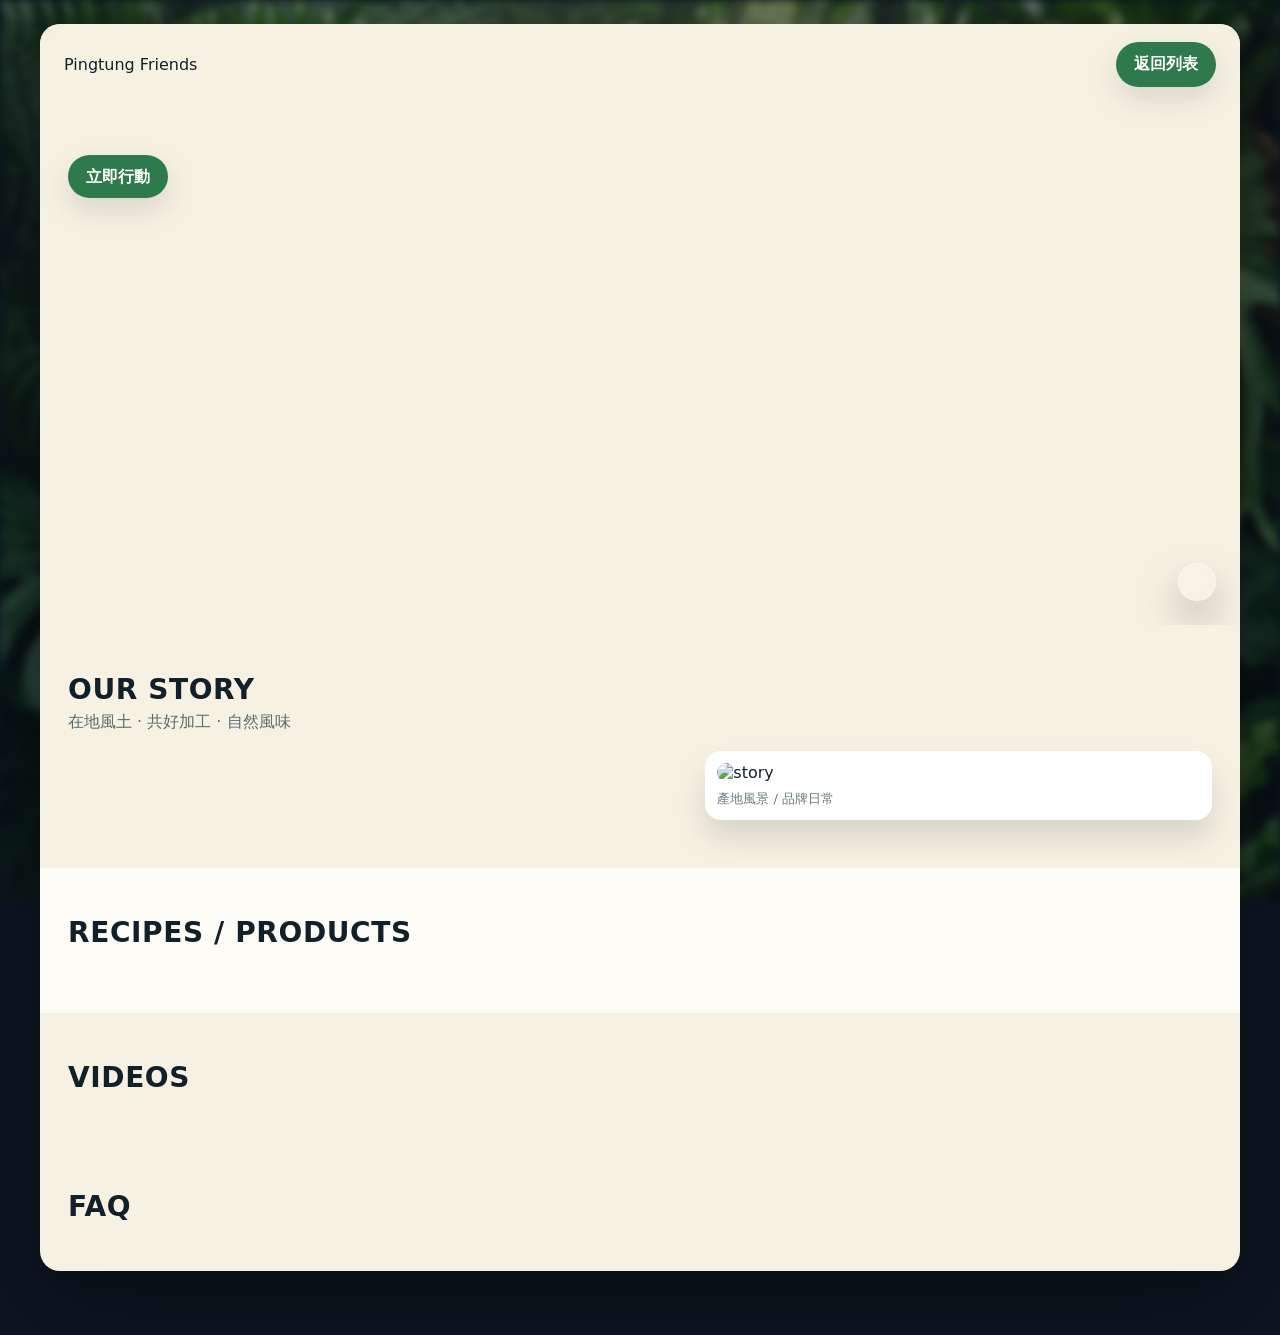
==== brands/ailiao/index.html @ 50894d9b "加入 8 個品牌資料，並上傳產品圖檔。" ====
<!DOCTYPE html>
<html lang="zh-Hant">

<head>
  <meta charset="UTF-8" />
  <meta name="viewport" content="width=device-width, initial-scale=1.0" />
  <title>品牌頁｜示範</title>
  <link rel="stylesheet" href="../../style.css" />
</head>

<body data-page="brand">
  <div class="page-bg"></div>
  <div class="page-shell">
    <header class="lp-nav">
      <div class="logo">Pingtung Friends</div>
      <a class="btn-primary" href="../../index.html">返回列表</a>
    </header>

    <section class="lp-hero">
      <div class="hero-bg" aria-hidden="true"></div>
      <div class="hero-content">
        <div class="hero-badges"></div>
        <h1 class="hero-brand"></h1>
        <p class="hero-tagline"></p>
        <p class="hero-story"></p>
        <a class="btn-primary hero-cta" href="#" target="_blank" rel="noopener">立即行動</a>
      </div>
      <div class="hero-glass">
        <div class="hero-big-text"></div>
      </div>
    </section>

    <section id="story" class="lp-section story-section">
      <div class="section-head">
        <h2>OUR STORY</h2>
        <p class="small">在地風土 · 共好加工 · 自然風味</p>
      </div>
      <div class="story-grid">
        <p class="story-text"></p>
        <div class="story-card">
          <img class="story-img" alt="story" />
          <div class="story-note">產地風景 / 品牌日常</div>
        </div>
      </div>
    </section>

    <section id="products" class="lp-section recipes-section">
      <div class="section-head">
        <h2>RECIPES / PRODUCTS</h2>
      </div>
      <div class="product-grid"></div>
    </section>

    <section id="videos" class="lp-section">
      <div class="section-head">
        <h2>VIDEOS</h2>
      </div>
      <div class="video-list"></div>
    </section>

    <section id="faq" class="lp-section">
      <div class="section-head">
        <h2>FAQ</h2>
      </div>
      <div class="faq-list" id="faq-list"></div>
    </section>
  </div>
  <a id="footer-cta" class="footer-cta" href="#">立刻行動</a>
  <script src="../../app.js"></script>
</body>

</html>
---- style.css ----
:root {
  --bg: #0b1621;
  --paper: #f6f1e3;
  --ink: #12202a;
  --muted: #5a6a6f;
  --accent: #f29f05;
  --accent-red: #d64545;
  --accent-green: #2f7a4d;
}

* {
  box-sizing: border-box;
}

body {
  margin: 0;
  font-family: 'Noto Sans TC', system-ui, -apple-system, sans-serif;
  color: var(--ink);
  background: var(--bg);
}

.page-bg {
  position: fixed;
  inset: 0;
  background:
    radial-gradient(circle at 20% 20%, rgba(255, 255, 255, 0.06), transparent 40%),
    url('public/assets/common/page-bg.png') center/cover no-repeat;
  filter: blur(4px) saturate(1.05);
  /* 降低模糊度，保留更多熱帶植物細節 */
  opacity: 0.5;
  /* 略微提高透明度 */
  z-index: 0;
}

.page-shell {
  position: relative;
  width: min(1200px, 96vw);
  margin: 24px auto 64px;
  background: var(--paper);
  background-image: url('https://www.transparenttextures.com/patterns/natural-paper.png');
  /* 紙張紋理 */
  border-radius: 20px;
  box-shadow: 0 40px 100px rgba(0, 0, 0, 0.3), 0 10px 20px rgba(0, 0, 0, 0.1);
  overflow: hidden;
}

.lp-nav {
  display: flex;
  align-items: center;
  justify-content: space-between;
  padding: 18px 24px;
  position: sticky;
  top: 0;
  background: rgba(246, 241, 227, 0.92);
  backdrop-filter: blur(6px);
  z-index: 5;
}

.lp-nav nav a {
  text-decoration: none;
  color: var(--ink);
  margin-left: 14px;
  font-weight: 600;
}

.lp-nav nav a.active {
  color: var(--accent-red);
}

.ghost-btn {
  display: inline-flex;
  align-items: center;
  gap: 8px;
  padding: 10px 14px;
  border: 1.5px solid var(--ink);
  color: var(--ink);
  text-decoration: none;
  border-radius: 12px;
  font-weight: 700;
  letter-spacing: 0.3px;
  transition: all 0.2s ease;
}

.ghost-btn:hover {
  background: rgba(0, 0, 0, 0.06);
}

.lp-hero {
  position: relative;
  min-height: 520px;
  padding: 50px 28px 60px;
  color: var(--ink);
  overflow: hidden;
}

.lp-hero .hero-bg {
  position: absolute;
  inset: 0;
  background-image: var(--hero-bg, url('https://images.unsplash.com/photo-1470337458703-46ad1756a187?auto=format&fit=crop&w=1600&q=80'));
  background-size: cover;
  background-position: center;
  filter: saturate(1.1);
  opacity: 0.9;
}

.lp-hero::before {
  content: '';
  position: absolute;
  inset: 0;
  background: linear-gradient(120deg, rgba(246, 241, 227, 0.9), rgba(246, 241, 227, 0.6) 55%, rgba(246, 241, 227, 0.4));
}

.lp-hero .hero-content {
  position: relative;
  max-width: 560px;
  z-index: 2;
}

.hero-badges {
  display: flex;
  gap: 10px;
  flex-wrap: wrap;
  margin-bottom: 12px;
}

.hero-badges .badge {
  background: rgba(0, 0, 0, 0.08);
  color: var(--ink);
  padding: 6px 12px;
  border-radius: 999px;
  font-size: 13px;
  border: 1px solid rgba(0, 0, 0, 0.06);
}

.lp-hero h1 {
  font-size: clamp(36px, 5vw, 50px);
  margin: 0 0 10px;
  letter-spacing: 0.8px;
}

.lp-hero p {
  margin: 0 0 12px;
  line-height: 1.7;
}

.btn-primary {
  background: var(--accent-green);
  color: #fff;
  padding: 12px 18px;
  border-radius: 999px;
  text-decoration: none;
  font-weight: 700;
  box-shadow: 0 12px 30px rgba(0, 0, 0, 0.12);
}

.hero-glass {
  position: absolute;
  right: 24px;
  bottom: 24px;
  max-width: 300px;
  padding: 18px;
  border-radius: 22px;
  background: radial-gradient(circle at 30% 30%, rgba(255, 255, 255, 0.2), rgba(255, 255, 255, 0.05));
  backdrop-filter: blur(14px);
  border: 1px solid rgba(255, 255, 255, 0.35);
  box-shadow: 0 20px 40px rgba(0, 0, 0, 0.25);
  z-index: 2;
}

.hero-big-text {
  font-size: clamp(48px, 7vw, 78px);
  font-weight: 800;
  line-height: 0.95;
  text-align: right;
  color: #fff;
  text-shadow: 0 2px 10px rgba(0, 0, 0, 0.35);
}

.hero-big-text span {
  display: block;
}

.lp-section {
  padding: 48px 28px;
  position: relative;
}

.section-head h2 {
  margin: 0;
  font-size: 28px;
  letter-spacing: 0.6px;
}

.section-head .small {
  margin-top: 6px;
  color: var(--muted);
}

.story-grid {
  display: grid;
  grid-template-columns: 1.1fr 0.9fr;
  gap: 18px;
  margin-top: 18px;
}

.story-card {
  background: #fff;
  border-radius: 16px;
  padding: 12px;
  box-shadow: 0 18px 30px rgba(0, 0, 0, 0.12);
}

.story-img {
  width: 100%;
  border-radius: 12px;
  object-fit: cover;
  height: 220px;
}

.story-note {
  margin-top: 8px;
  font-size: 13px;
  color: #6a777c;
}

.recipes-section {
  background: rgba(255, 255, 255, 0.7);
}

.product-grid {
  display: grid;
  grid-template-columns: repeat(auto-fit, minmax(240px, 1fr));
  gap: 14px;
  margin-top: 16px;
}

.card {
  background: #fff;
  border-radius: 14px;
  padding: 14px;
  box-shadow: 0 14px 24px rgba(0, 0, 0, 0.12);
  display: grid;
  gap: 8px;
}

.card img {
  width: 100%;
  height: 160px;
  object-fit: cover;
  border-radius: 12px;
}

.card h3 {
  margin: 4px 0;
}

.card p {
  margin: 0;
  color: #5a6a6f;
}

.price {
  color: var(--accent-green);
  font-weight: 700;
}

.passport-section {
  background: linear-gradient(120deg, rgba(255, 255, 255, 0.8), rgba(242, 159, 5, 0.08));
}

.passport-card {
  margin-top: 16px;
  padding: 18px;
  background: #fff;
  border-radius: 18px;
  display: grid;
  grid-template-columns: 1fr 1fr;
  gap: 16px;
  align-items: center;
  box-shadow: 0 18px 30px rgba(0, 0, 0, 0.12);
}

.passport-img {
  width: 100%;
  max-width: 320px;
  border-radius: 12px;
  justify-self: end;
}

.map-section {
  background: rgba(255, 255, 255, 0.65);
}

.map-grid {
  display: grid;
  grid-template-columns: 1fr 1fr;
  gap: 18px;
  margin-top: 14px;
}

.map-spot {
  padding: 14px;
  background: #fff;
  border-radius: 14px;
  box-shadow: 0 12px 24px rgba(0, 0, 0, 0.12);
}

.map-pin {
  display: inline-block;
  background: var(--accent-green);
  color: #fff;
  padding: 6px 10px;
  border-radius: 999px;
  margin-bottom: 8px;
}

.map-list .map-item {
  background: #fff;
  padding: 10px 12px;
  border-radius: 12px;
  margin-bottom: 8px;
  box-shadow: 0 10px 18px rgba(0, 0, 0, 0.1);
}

.lp-footer {
  padding: 32px 24px 40px;
  background: #f3efe2;
  border-top: 1px solid rgba(0, 0, 0, 0.05);
}

.footer-banner {
  display: flex;
  align-items: center;
  justify-content: space-between;
  gap: 16px;
  background: linear-gradient(135deg, rgba(47, 122, 77, 0.14), rgba(242, 159, 5, 0.12));
  padding: 20px;
  border-radius: 16px;
}

.footer-nav {
  display: flex;
  gap: 12px;
  margin-top: 12px;
  font-size: 14px;
}

.footer-nav a {
  color: #1f2a2d;
  text-decoration: none;
}


/* Brand page legacy hero */
.hero {
  position: relative;
  border-radius: 18px;
  overflow: hidden;
  min-height: 320px;
  display: grid;
  grid-template-columns: 1.1fr 0.9fr;
  align-items: center;
  background: #d7e7d7;
}

.hero img {
  position: absolute;
  inset: 0;
  width: 100%;
  height: 100%;
  object-fit: cover;
}

.hero .content {
  position: relative;
  color: #fff;
  padding: 32px;
  max-width: 620px;
  width: 100%;
  background: linear-gradient(120deg, rgba(0, 0, 0, 0.55), rgba(0, 0, 0, 0.2));
}

.hero h1 {
  margin: 0 0 12px;
  font-size: 36px;
  letter-spacing: 1px;
}

.hero p {
  margin: 0 0 12px;
  font-size: 18px;
  line-height: 1.6;
}

.hero .big-text {
  font-size: clamp(52px, 7vw, 86px);
  font-weight: 800;
  line-height: 0.95;
  text-align: right;
  color: #fff;
  text-shadow: 0 2px 10px rgba(0, 0, 0, 0.3);
}

/* Legacy utility styles kept */
.video-list {
  display: grid;
  gap: 12px;
}

.video-item {
  padding: 12px;
  background: #fff;
  border-radius: 12px;
  box-shadow: 0 8px 18px rgba(0, 0, 0, 0.12);
}

.video-item a {
  color: var(--accent-green);
  font-weight: 600;
  text-decoration: none;
}

.faq-item {
  padding: 12px 14px;
  background: #fff;
  border-radius: 12px;
  box-shadow: 0 8px 18px rgba(0, 0, 0, 0.12);
  margin-bottom: 8px;
}

.faq-item strong {
  display: block;
  margin-bottom: 6px;
  color: var(--accent-green);
}

/* Directory Styles */
.directory-hero {
  padding: 80px 24px 60px;
  text-align: center;
  background: radial-gradient(circle at center, rgba(47, 122, 77, 0.05), transparent 70%);
}

.premium-title {
  font-family: 'Outfit', sans-serif;
  font-size: clamp(42px, 6vw, 68px);
  font-weight: 600;
  margin: 0;
  color: var(--ink);
}

.premium-title span {
  display: block;
  font-size: 0.4em;
  text-transform: uppercase;
  letter-spacing: 0.3em;
  color: var(--accent-green);
  font-weight: 400;
  margin-top: 4px;
}

.premium-subtitle {
  font-size: 1.15rem;
  color: var(--muted);
  max-width: 600px;
  margin: 16px auto 0;
  line-height: 1.6;
}

.brand-directory {
  padding: 40px 24px 80px;
}

.brand-grid {
  display: grid;
  grid-template-columns: repeat(auto-fill, minmax(280px, 1fr));
  gap: 28px;
  margin-top: 40px;
}

.brand-card {
  position: relative;
  background: #fff;
  border-radius: 20px;
  overflow: hidden;
  box-shadow: 0 10px 30px rgba(0, 0, 0, 0.05);
  transition: transform 0.4s cubic-bezier(0.165, 0.84, 0.44, 1), box-shadow 0.4s ease;
  cursor: pointer;
  display: flex;
  flex-direction: column;
}

.brand-card:hover {
  transform: translateY(-8px);
  box-shadow: 0 25px 50px rgba(0, 0, 0, 0.12);
}

.brand-image {
  position: relative;
  aspect-ratio: 16/10;
  overflow: hidden;
}

.brand-image img {
  width: 100%;
  height: 100%;
  object-fit: cover;
  transition: transform 0.6s ease;
}

.brand-card:hover .brand-image img {
  transform: scale(1.08);
}

.brand-overlay {
  position: absolute;
  inset: 0;
  background: rgba(0, 0, 0, 0.15);
  display: flex;
  align-items: center;
  justify-content: center;
  opacity: 0;
  transition: opacity 0.3s ease;
}

.brand-card:hover .brand-overlay {
  opacity: 1;
}

.view-tag {
  background: #fff;
  color: var(--ink);
  padding: 8px 16px;
  border-radius: 999px;
  font-weight: 600;
  font-size: 14px;
  transform: translateY(10px);
  transition: transform 0.3s ease;
}

.brand-card:hover .view-tag {
  transform: translateY(0);
}

.brand-info {
  padding: 20px;
  flex-grow: 1;
}

.brand-info h3 {
  margin: 0;
  font-size: 1.4rem;
  color: var(--ink);
}

.brand-info .tagline {
  margin: 4px 0 10px;
  color: var(--muted);
  font-size: 0.95rem;
}

.brand-info .origin {
  font-size: 0.85rem;
  color: var(--accent-green);
  font-weight: 500;
}

.brand-badges-mini {
  display: flex;
  gap: 6px;
  margin-top: 12px;
}

.brand-badges-mini span {
  font-size: 11px;
  background: var(--paper);
  padding: 3px 8px;
  border-radius: 4px;
  color: var(--muted);
}

.brand-link-overlay {
  position: absolute;
  inset: 0;
  z-index: 1;
}

/* Floating Footer CTA */
.footer-cta {
  position: fixed;
  bottom: 24px;
  left: 50%;
  transform: translateX(-50%);
  background: var(--accent-green);
  color: #fff;
  padding: 14px 28px;
  border-radius: 999px;
  text-decoration: none;
  font-weight: 700;
  box-shadow: 0 15px 35px rgba(47, 122, 77, 0.4);
  z-index: 100;
  display: none;
  /* Only on brand pages */
  white-space: nowrap;
  letter-spacing: 0.5px;
  transition: all 0.3s ease;
}

.footer-cta:hover {
  transform: translateX(-50%) translateY(-3px);
  box-shadow: 0 20px 45px rgba(47, 122, 77, 0.5);
}

.loading-state {
  grid-column: 1 / -1;
  text-align: center;
  padding: 60px;
  color: var(--muted);
  font-style: italic;
}

@media (max-width: 600px) {
  .brand-grid {
    grid-template-columns: 1fr;
    gap: 20px;
  }
}

@media (max-width: 900px) {

  .story-grid,
  .passport-card,
  .map-grid {
    grid-template-columns: 1fr;
  }
}

@media (max-width: 900px) {
  .hero-glass {
    position: relative;
    right: 0;
    bottom: 0;
    margin-top: 18px;
  }
}

@media (max-width: 900px) {
  .lp-hero {
    padding: 42px 22px 36px;
  }

  .lp-nav nav {
    display: none;
  }
}

@media (max-width: 560px) {
  .page-shell {
    border-radius: 12px;
  }

  .lp-hero h1 {
    font-size: 32px;
  }

  .hero-big-text {
    text-align: left;
  }

  .leaf-left,
  .leaf-right,
  .leaf-top {
    display: none;
  }
}
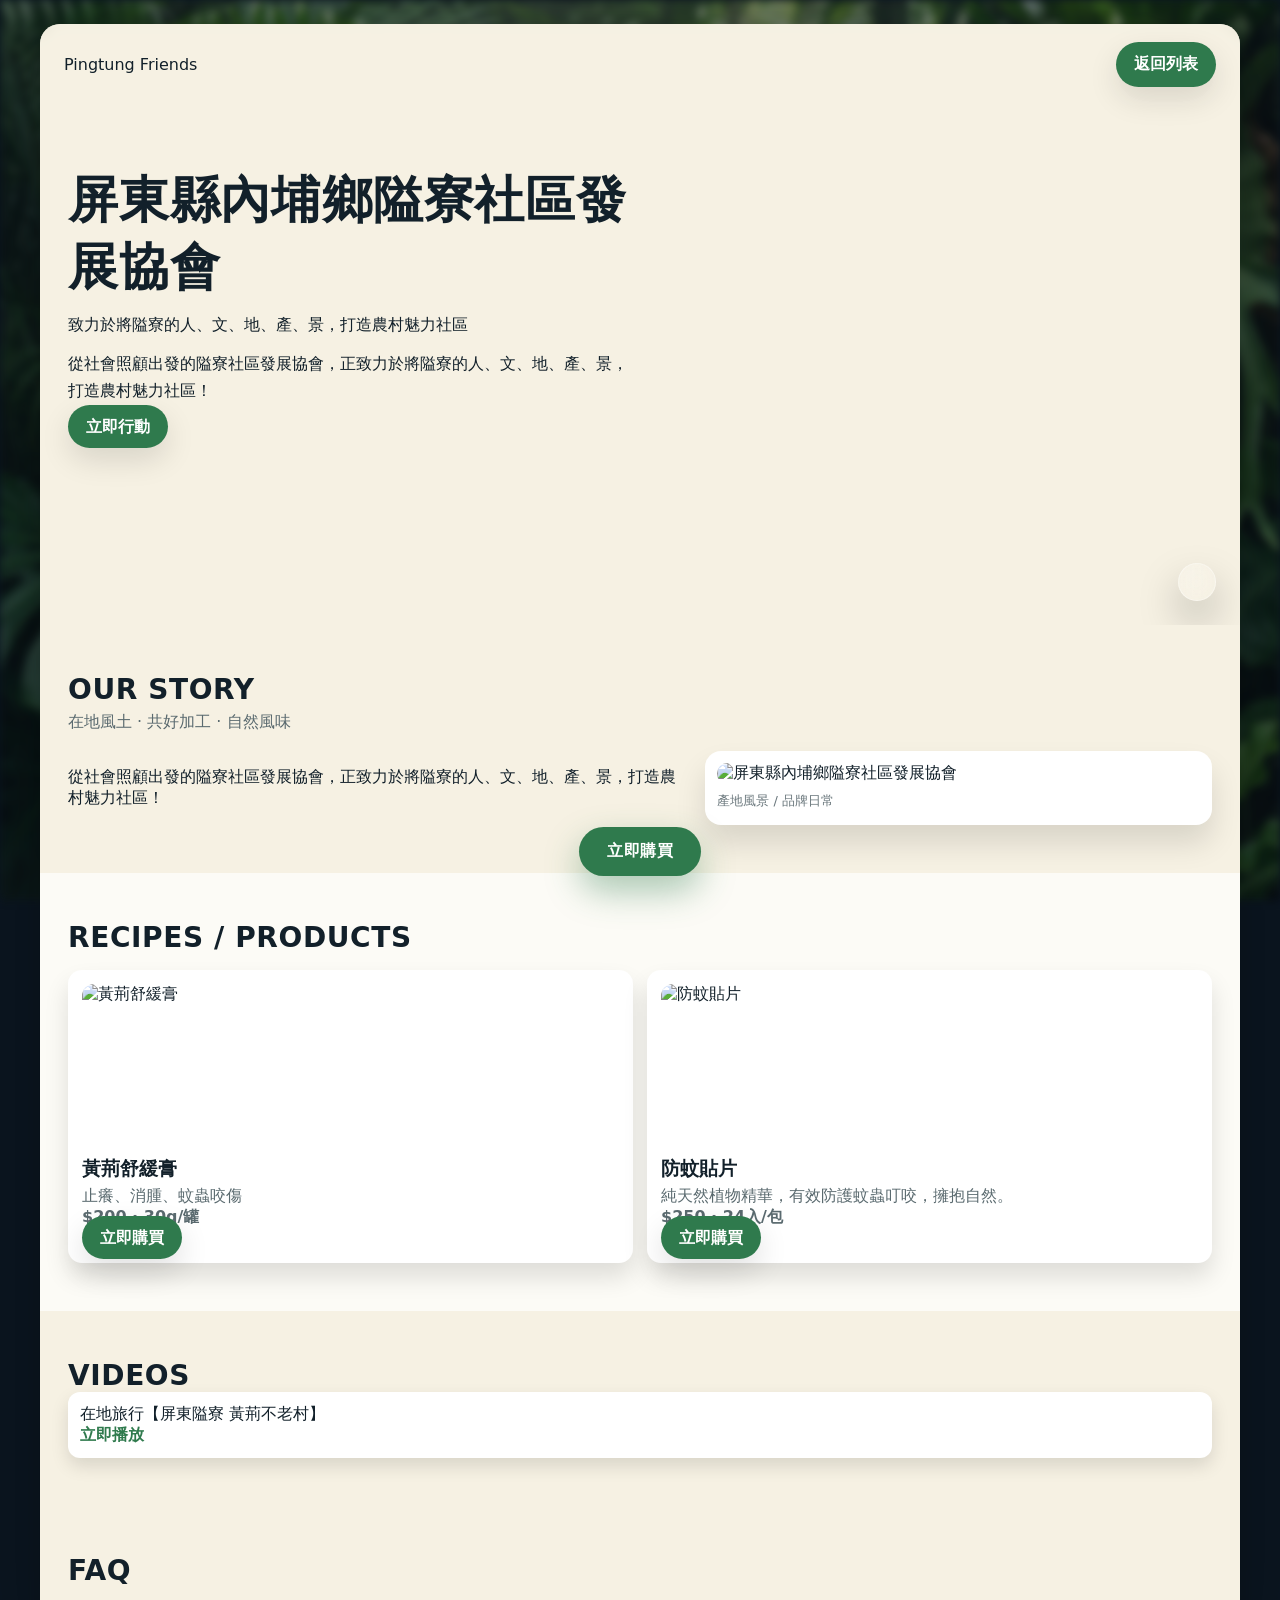
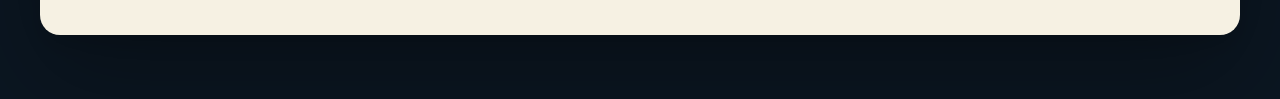
==== commit 6a77cd66: "主要修復太多空白區塊 1. 修復首頁圖空白 (Hero Image Fallback) 問題：在 brands.xlsx 中，部分品牌的「主圖 URL」欄位是空的，導致生成的 JSON 也是空的。這使" ====
--- a/brands/ailiao/index.html
+++ b/brands/ailiao/index.html
@@ -4,7 +4,7 @@
 <head>
   <meta charset="UTF-8" />
   <meta name="viewport" content="width=device-width, initial-scale=1.0" />
-  <title>品牌頁｜示範</title>
+  <title>屏東縣內埔鄉隘寮社區發展協會</title>
   <link rel="stylesheet" href="../../style.css" />
 </head>
 
@@ -20,9 +20,9 @@
       <div class="hero-bg" aria-hidden="true"></div>
       <div class="hero-content">
         <div class="hero-badges"></div>
-        <h1 class="hero-brand"></h1>
-        <p class="hero-tagline"></p>
-        <p class="hero-story"></p>
+        <h1 class="hero-brand">屏東縣內埔鄉隘寮社區發展協會</h1>
+        <p class="hero-tagline">致力於將隘寮的人、文、地、產、景，打造農村魅力社區</p>
+        <p class="hero-story">從社會照顧出發的隘寮社區發展協會，正致力於將隘寮的人、文、地、產、景，打造農村魅力社區！</p>
         <a class="btn-primary hero-cta" href="#" target="_blank" rel="noopener">立即行動</a>
       </div>
       <div class="hero-glass">
@@ -36,7 +36,7 @@
         <p class="small">在地風土 · 共好加工 · 自然風味</p>
       </div>
       <div class="story-grid">
-        <p class="story-text"></p>
+        <p class="story-text">從社會照顧出發的隘寮社區發展協會，正致力於將隘寮的人、文、地、產、景，打造農村魅力社區！</p>
         <div class="story-card">
           <img class="story-img" alt="story" />
           <div class="story-note">產地風景 / 品牌日常</div>
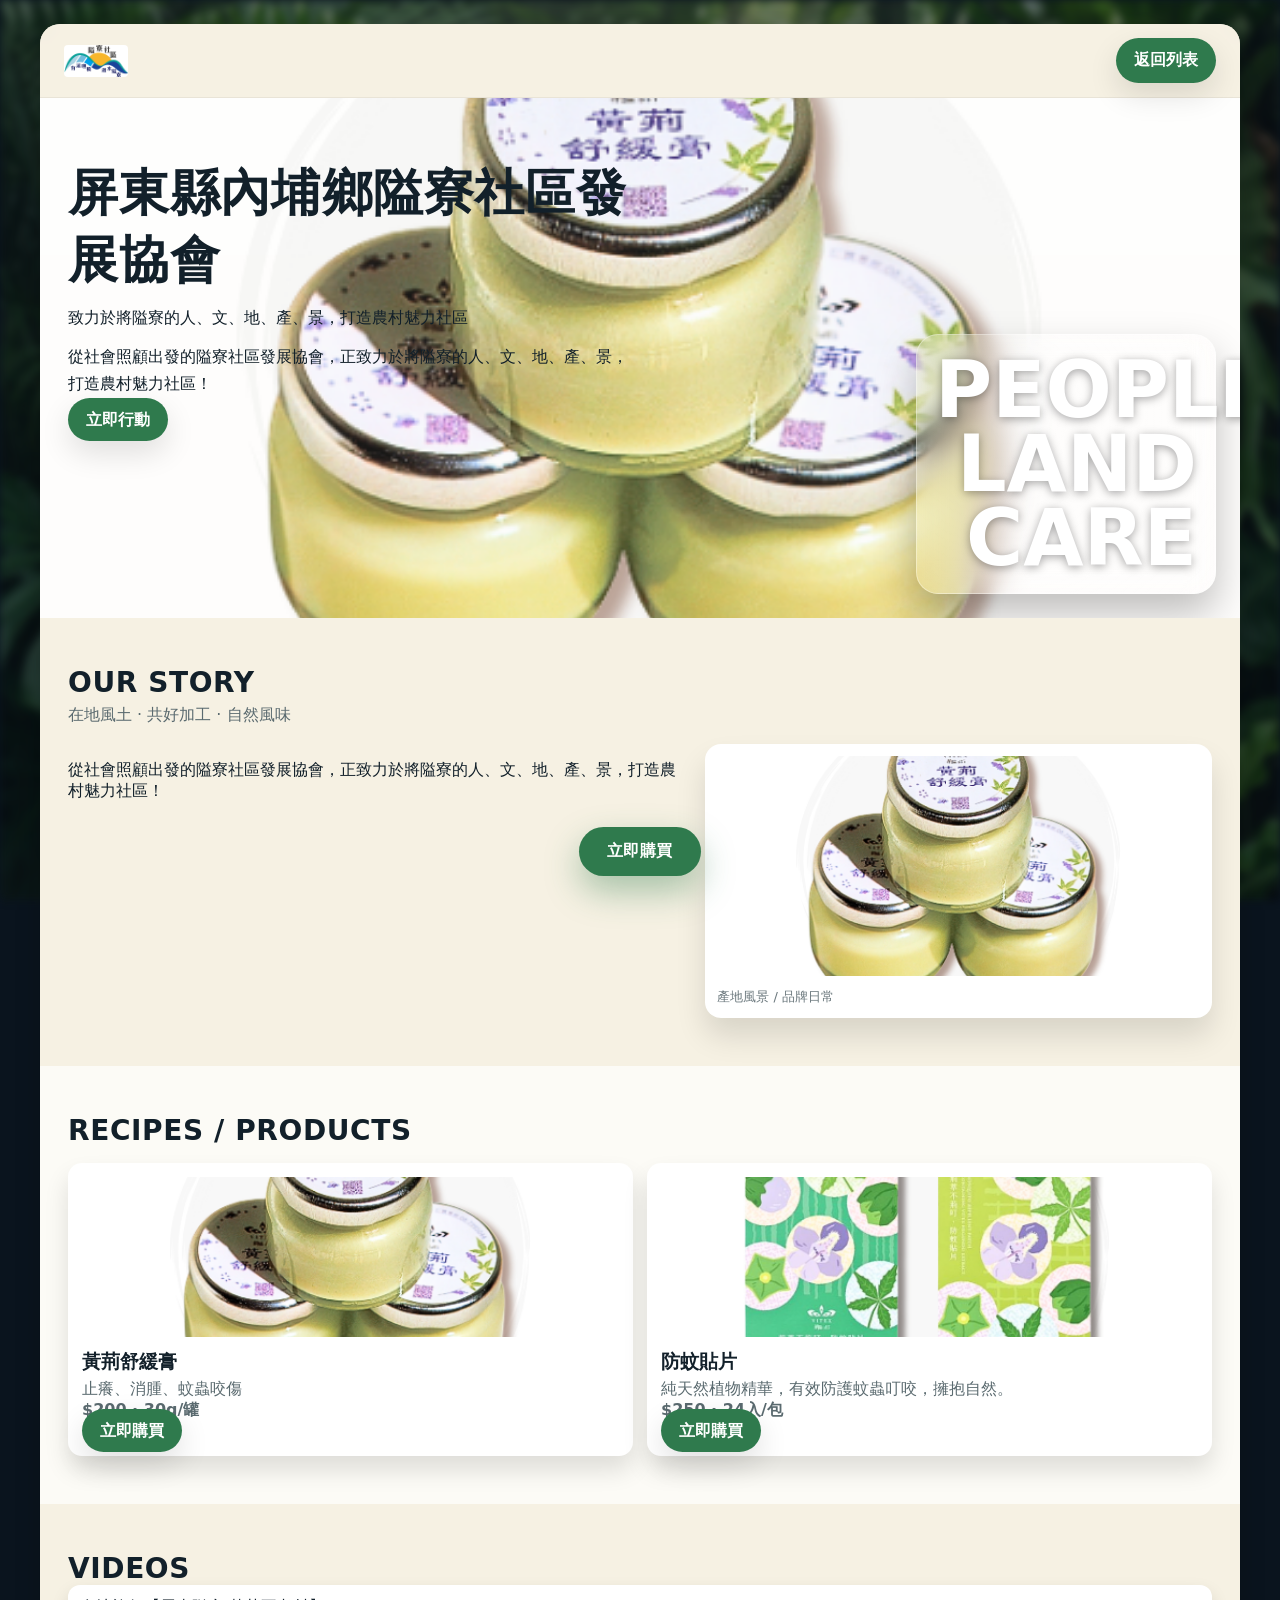
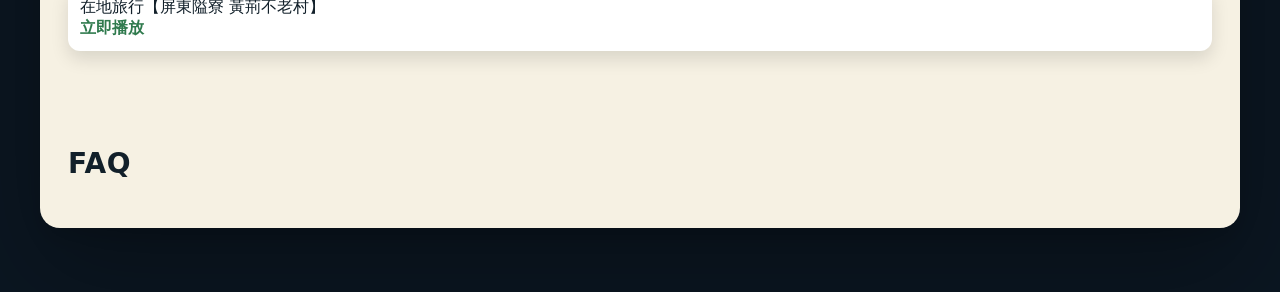
==== commit c9ba615a: "修復圖片 & 產品頁面對應問題 1. 修復圖片 404 (全形轉半形自動校正) * 問題診斷：從你提供的報錯截圖發現，Excel 中的檔名使用了「全形數字」（如 B_１_1.png），但在 macOS" ====
--- a/brands/ailiao/index.html
+++ b/brands/ailiao/index.html
@@ -12,7 +12,10 @@
   <div class="page-bg"></div>
   <div class="page-shell">
     <header class="lp-nav">
-      <div class="logo">Pingtung Friends</div>
+      <div class="logo">
+        <img id="brand-logo" src="../../public/assets/ailiao/L1.png" alt="屏東縣內埔鄉隘寮社區發展協會" style="display:block; height: 32px; width: auto; object-fit: contain;">
+        <span id="brand-name-text" style="display:none;">屏東縣內埔鄉隘寮社區發展協會</span>
+      </div>
       <a class="btn-primary" href="../../index.html">返回列表</a>
     </header>
 
@@ -26,7 +29,7 @@
         <a class="btn-primary hero-cta" href="#" target="_blank" rel="noopener">立即行動</a>
       </div>
       <div class="hero-glass">
-        <div class="hero-big-text"></div>
+        <div class="hero-big-text"><span>PEOPLE </span><span> LAND </span><span> CARE</span></div>
       </div>
     </section>
 
@@ -48,14 +51,36 @@
       <div class="section-head">
         <h2>RECIPES / PRODUCTS</h2>
       </div>
-      <div class="product-grid"></div>
+      <div class="product-grid">
+					<div class="card">
+						<img src="../../public/assets/ailiao/B_1_1.png" alt="黃荊舒緩膏" loading="lazy" />
+						<div class="card-body">
+							<h3>黃荊舒緩膏</h3>
+							<p class="summary">止癢、消腫、蚊蟲咬傷</p>
+							<p class="price">$200 · 30g/罐</p>
+							<a class="btn-primary" href="" target="_blank" rel="noopener">立即購買</a>
+						</div>
+					</div>
+					<div class="card">
+						<img src="../../public/assets/ailiao/B_1_2.png" alt="防蚊貼片" loading="lazy" />
+						<div class="card-body">
+							<h3>防蚊貼片</h3>
+							<p class="summary">純天然植物精華，有效防護蚊蟲叮咬，擁抱自然。</p>
+							<p class="price">$250 · 24入/包</p>
+							<a class="btn-primary" href="" target="_blank" rel="noopener">立即購買</a>
+						</div>
+					</div></div>
     </section>
 
     <section id="videos" class="lp-section">
       <div class="section-head">
         <h2>VIDEOS</h2>
       </div>
-      <div class="video-list"></div>
+      <div class="video-list">
+					<div class="video-item">
+						<div>在地旅行【屏東隘寮 黃荊不老村】</div>
+						<a href="https://youtu.be/xFdkb2UYjjE?si=KWWkiOwE8PG9vXiC" target="_blank" rel="noopener">立即播放</a>
+					</div></div>
     </section>
 
     <section id="faq" class="lp-section">
--- a/style.css
+++ b/style.css
@@ -48,12 +48,28 @@
   display: flex;
   align-items: center;
   justify-content: space-between;
-  padding: 18px 24px;
+  padding: 14px 24px;
   position: sticky;
   top: 0;
-  background: rgba(246, 241, 227, 0.92);
-  backdrop-filter: blur(6px);
-  z-index: 5;
+  background: rgba(246, 241, 227, 0.96);
+  backdrop-filter: blur(10px);
+  z-index: 50;
+  border-bottom: 1px solid rgba(0, 0, 0, 0.05);
+}
+
+.logo {
+  display: flex;
+  align-items: center;
+  gap: 12px;
+  font-weight: 700;
+  font-size: 1.1rem;
+  color: var(--ink);
+}
+
+#brand-logo {
+  max-height: 40px;
+  width: auto;
+  border-radius: 4px;
 }
 
 .lp-nav nav a {
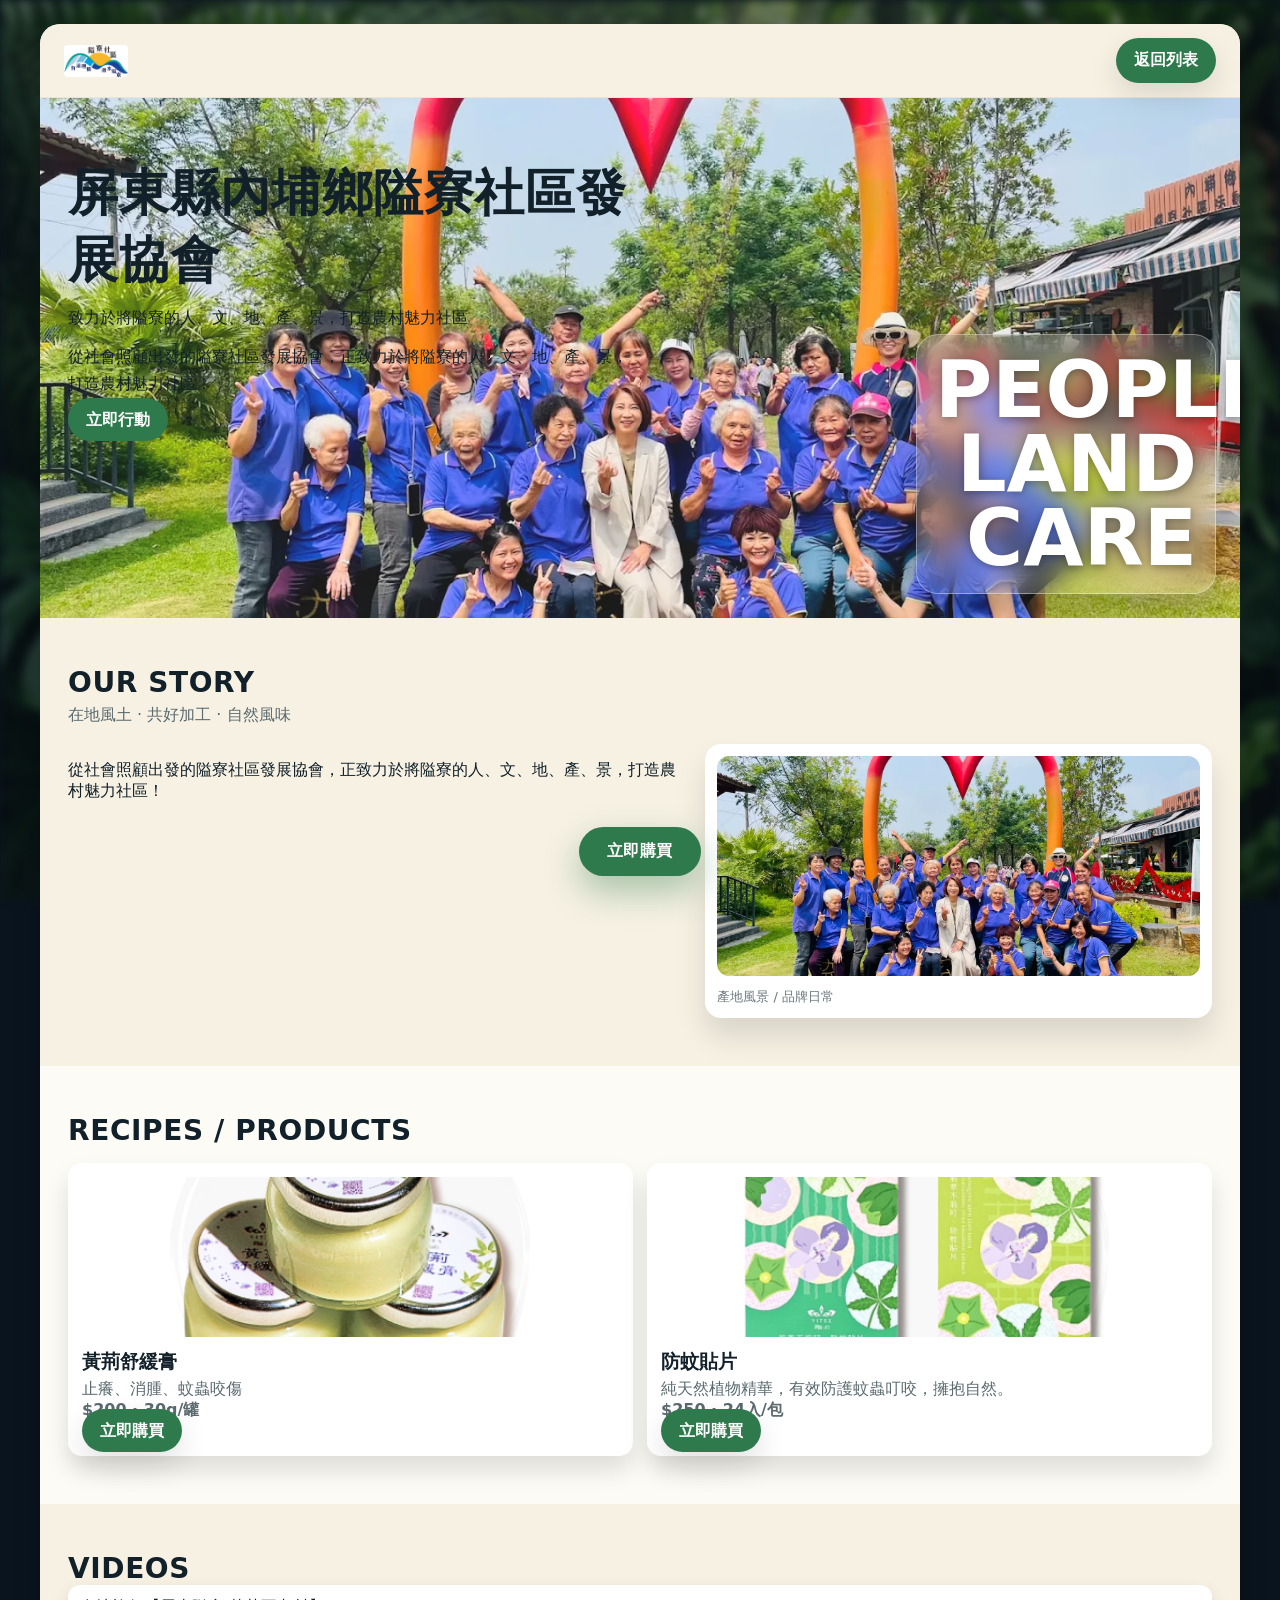
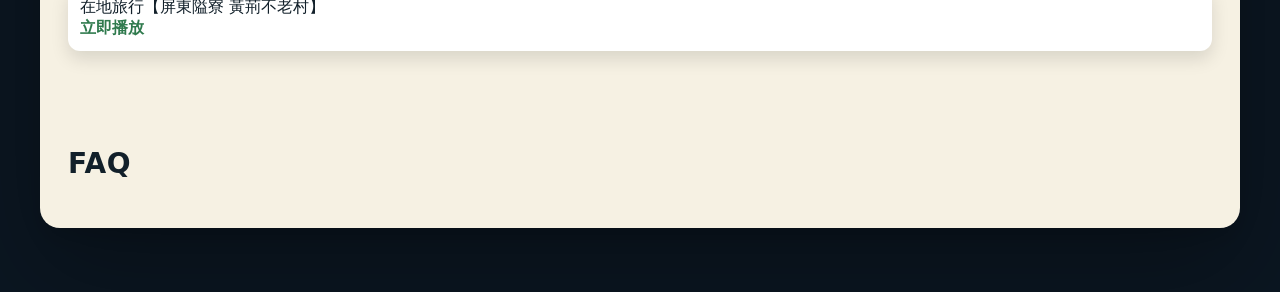
==== commit 416a4ef7: "增加 Hero Image 1. 支援「Hero Image」欄位與自動路徑對應 * 欄位優先權：轉換工具現在會優先讀取 Hero Image 欄位。如果填寫的是 H3.jpg，系統會自動根據該品牌的" ====
--- a/brands/ailiao/index.html
+++ b/brands/ailiao/index.html
@@ -20,7 +20,7 @@
     </header>
 
     <section class="lp-hero">
-      <div class="hero-bg" aria-hidden="true"></div>
+      <div class="hero-bg" aria-hidden="true" style="--hero-bg: url('../../public/assets/ailiao/H1.webp');"></div>
       <div class="hero-content">
         <div class="hero-badges"></div>
         <h1 class="hero-brand">屏東縣內埔鄉隘寮社區發展協會</h1>
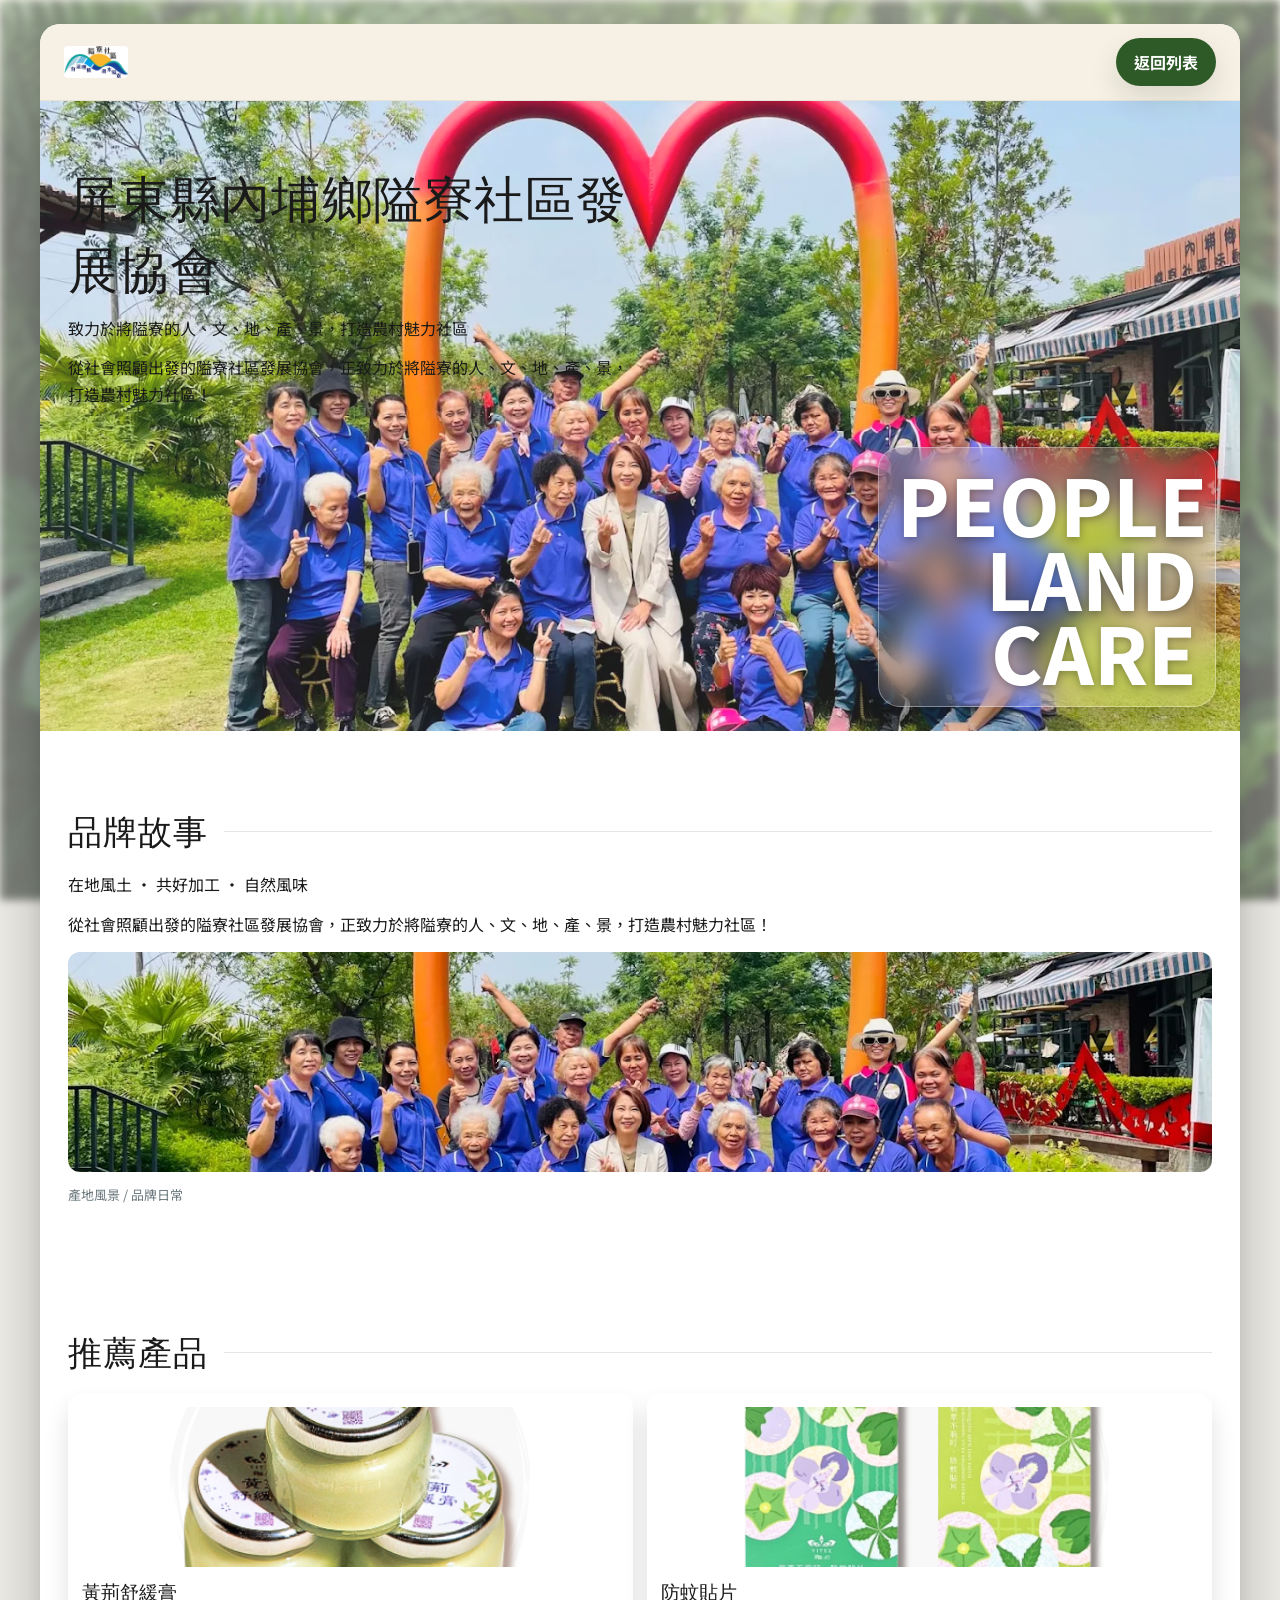
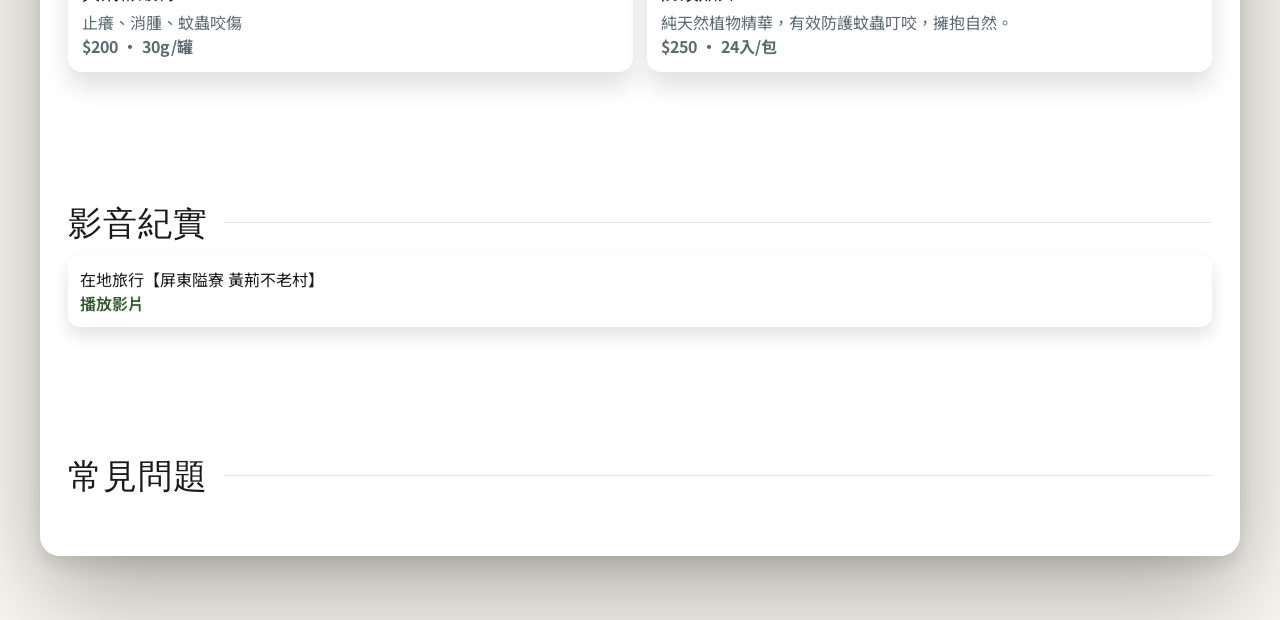
==== commit 5b126c5a: "更新了整體的視覺設計，將「Airy Botanical Gallery (空氣感植物館)」的風格融入品牌 Hub 與各別 Landing Page，同步完成你的按鈕調整與中文化需求 1. 視覺風格升級" ====
--- a/brands/ailiao/index.html
+++ b/brands/ailiao/index.html
@@ -26,7 +26,6 @@
         <h1 class="hero-brand">屏東縣內埔鄉隘寮社區發展協會</h1>
         <p class="hero-tagline">致力於將隘寮的人、文、地、產、景，打造農村魅力社區</p>
         <p class="hero-story">從社會照顧出發的隘寮社區發展協會，正致力於將隘寮的人、文、地、產、景，打造農村魅力社區！</p>
-        <a class="btn-primary hero-cta" href="#" target="_blank" rel="noopener">立即行動</a>
       </div>
       <div class="hero-glass">
         <div class="hero-big-text"><span>PEOPLE </span><span> LAND </span><span> CARE</span></div>
@@ -35,7 +34,7 @@
 
     <section id="story" class="lp-section story-section">
       <div class="section-head">
-        <h2>OUR STORY</h2>
+        <h2>品牌故事</h2>
         <p class="small">在地風土 · 共好加工 · 自然風味</p>
       </div>
       <div class="story-grid">
@@ -49,7 +48,7 @@
 
     <section id="products" class="lp-section recipes-section">
       <div class="section-head">
-        <h2>RECIPES / PRODUCTS</h2>
+        <h2>推薦產品</h2>
       </div>
       <div class="product-grid">
 					<div class="card">
@@ -58,7 +57,6 @@
 							<h3>黃荊舒緩膏</h3>
 							<p class="summary">止癢、消腫、蚊蟲咬傷</p>
 							<p class="price">$200 · 30g/罐</p>
-							<a class="btn-primary" href="" target="_blank" rel="noopener">立即購買</a>
 						</div>
 					</div>
 					<div class="card">
@@ -67,25 +65,24 @@
 							<h3>防蚊貼片</h3>
 							<p class="summary">純天然植物精華，有效防護蚊蟲叮咬，擁抱自然。</p>
 							<p class="price">$250 · 24入/包</p>
-							<a class="btn-primary" href="" target="_blank" rel="noopener">立即購買</a>
 						</div>
 					</div></div>
     </section>
 
     <section id="videos" class="lp-section">
       <div class="section-head">
-        <h2>VIDEOS</h2>
+        <h2>影音紀實</h2>
       </div>
       <div class="video-list">
 					<div class="video-item">
 						<div>在地旅行【屏東隘寮 黃荊不老村】</div>
-						<a href="https://youtu.be/xFdkb2UYjjE?si=KWWkiOwE8PG9vXiC" target="_blank" rel="noopener">立即播放</a>
+						<a href="https://youtu.be/xFdkb2UYjjE?si=KWWkiOwE8PG9vXiC" target="_blank" rel="noopener">播放影片</a>
 					</div></div>
     </section>
 
     <section id="faq" class="lp-section">
       <div class="section-head">
-        <h2>FAQ</h2>
+        <h2>常見問題</h2>
       </div>
       <div class="faq-list" id="faq-list"></div>
     </section>
--- a/style.css
+++ b/style.css
@@ -1,15 +1,16 @@
+@import url('https://fonts.googleapis.com/css2?family=Playfair+Display:ital,wght@0,400;0,700;1,400&family=Noto+Sans+TC:wght@300;400;500;700&family=Outfit:wght@300;400;600&display=swap');
+
 :root {
-  --bg: #0b1621;
-  --paper: #f6f1e3;
-  --ink: #12202a;
-  --muted: #5a6a6f;
-  --accent: #f29f05;
-  --accent-red: #d64545;
-  --accent-green: #2f7a4d;
-}
-
-* {
-  box-sizing: border-box;
+  --bg: #f9f7f0;
+  /* Creamier background */
+  --paper: #ffffff;
+  --ink: #1a1a1a;
+  --muted: #666666;
+  --accent: #2d5a27;
+  /* Forest Green */
+  --accent-red: #8b3a3a;
+  --accent-green: #2d5a27;
+  --serif: 'Playfair Display', serif;
 }
 
 body {
@@ -201,29 +202,54 @@
   position: relative;
 }
 
+h1,
+h2,
+h3,
+.premium-title {
+  font-family: var(--serif);
+  font-weight: 400;
+}
+
 .section-head h2 {
-  margin: 0;
-  font-size: 28px;
-  letter-spacing: 0.6px;
-}
-
-.section-head .small {
-  margin-top: 6px;
-  color: var(--muted);
-}
-
-.story-grid {
+  font-family: var(--serif);
+  font-size: 34px;
+  letter-spacing: 1px;
+  margin-bottom: 8px;
+  display: flex;
+  align-items: center;
+  gap: 16px;
+}
+
+.section-head h2::after {
+  content: '';
+  flex-grow: 1;
+  height: 1px;
+  background: rgba(0, 0, 0, 0.1);
+}
+
+/* Hide Buy Now buttons as requested */
+.card .btn-primary,
+.hero-cta,
+.footer-cta {
+  display: none !important;
+}
+
+.product-grid {
   display: grid;
-  grid-template-columns: 1.1fr 0.9fr;
-  gap: 18px;
-  margin-top: 18px;
-}
-
-.story-card {
-  background: #fff;
-  border-radius: 16px;
-  padding: 12px;
-  box-shadow: 0 18px 30px rgba(0, 0, 0, 0.12);
+  grid-template-columns: repeat(auto-fill, minmax(300px, 1fr));
+  gap: 32px;
+  /* More whitespace */
+  margin-top: 32px;
+}
+
+.card {
+  background: none;
+  border-radius: 0;
+  /* Minimalist gallery style */
+  box-shadow: none;
+  padding: 0;
+  border-bottom: 1px solid rgba(0, 0, 0, 0.1);
+  padding-bottom: 24px;
 }
 
 .story-img {
@@ -458,11 +484,12 @@
 }
 
 .premium-title {
-  font-family: 'Outfit', sans-serif;
-  font-size: clamp(42px, 6vw, 68px);
-  font-weight: 600;
+  font-family: var(--serif);
+  font-size: clamp(48px, 8vw, 84px);
+  font-weight: 700;
   margin: 0;
   color: var(--ink);
+  line-height: 1.1;
 }
 
 .premium-title span {
@@ -567,6 +594,7 @@
   margin: 0;
   font-size: 1.4rem;
   color: var(--ink);
+  font-family: var(--serif);
 }
 
 .brand-info .tagline {
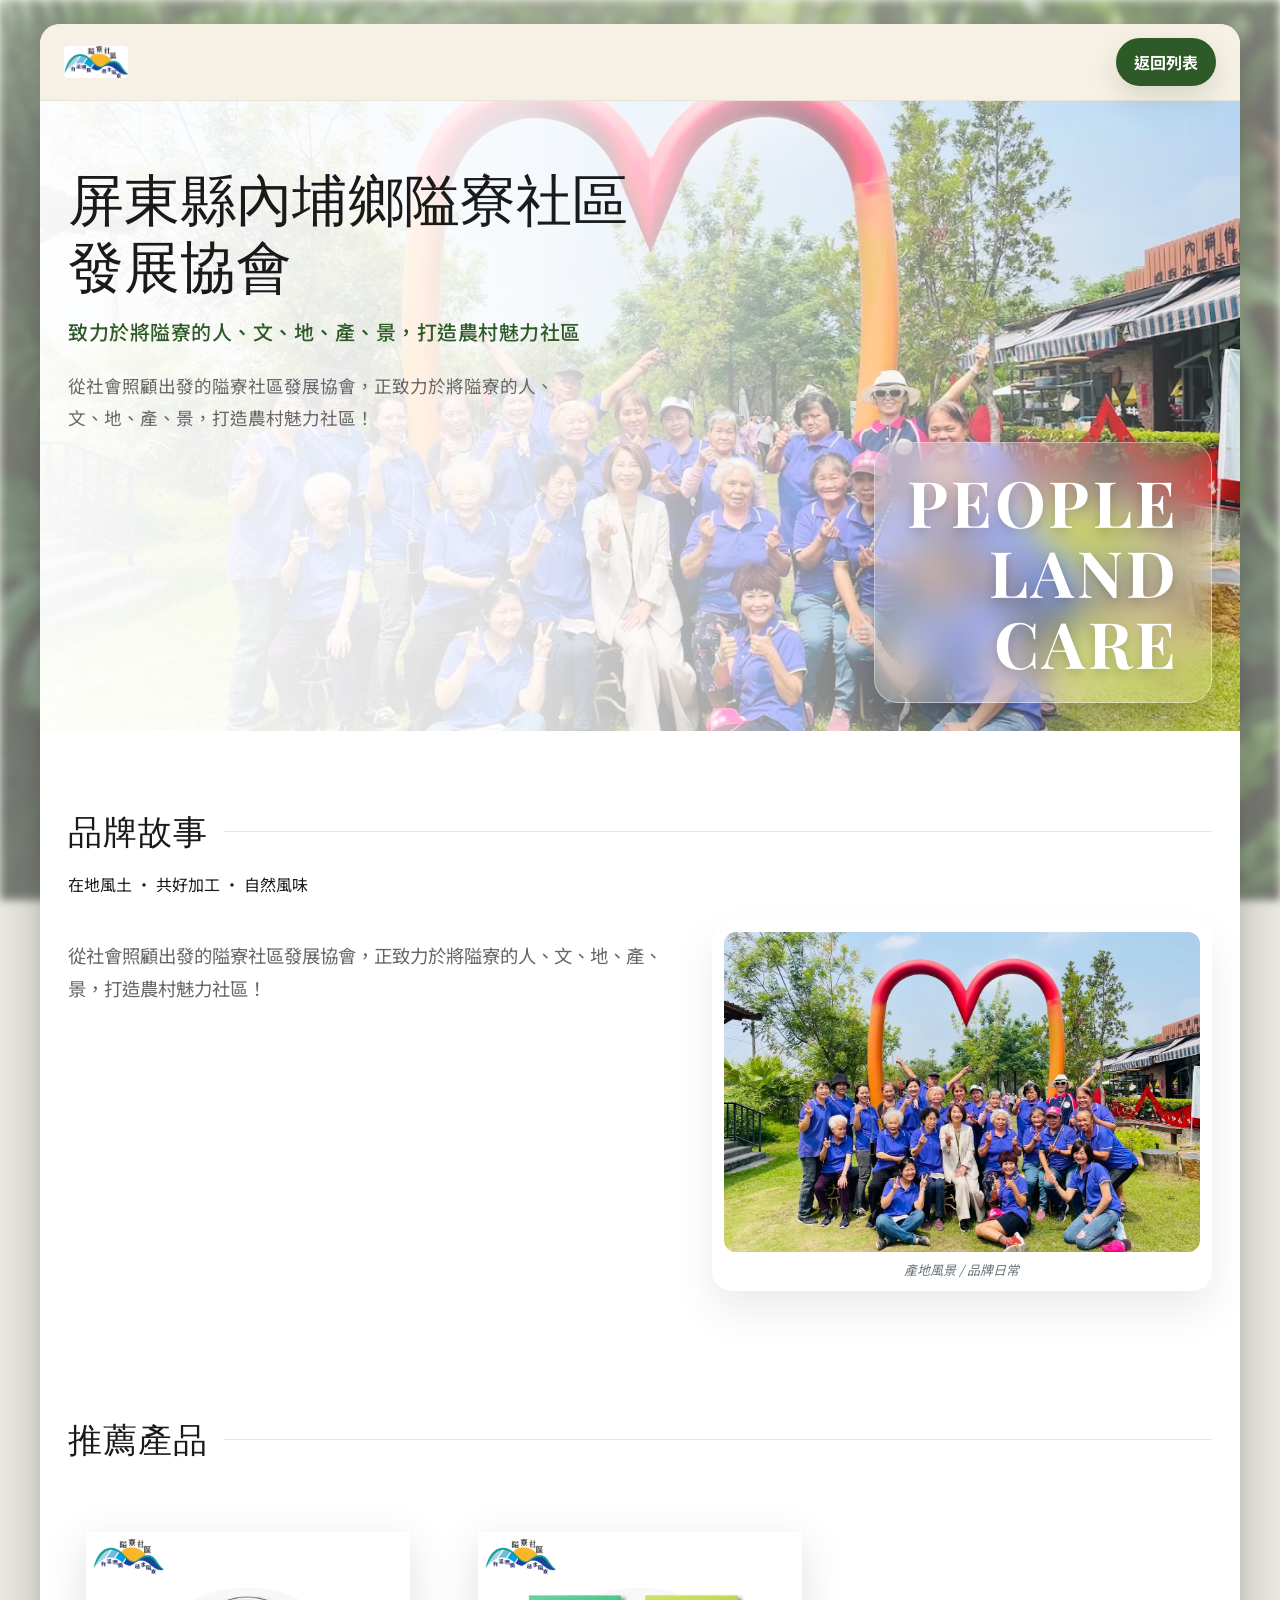
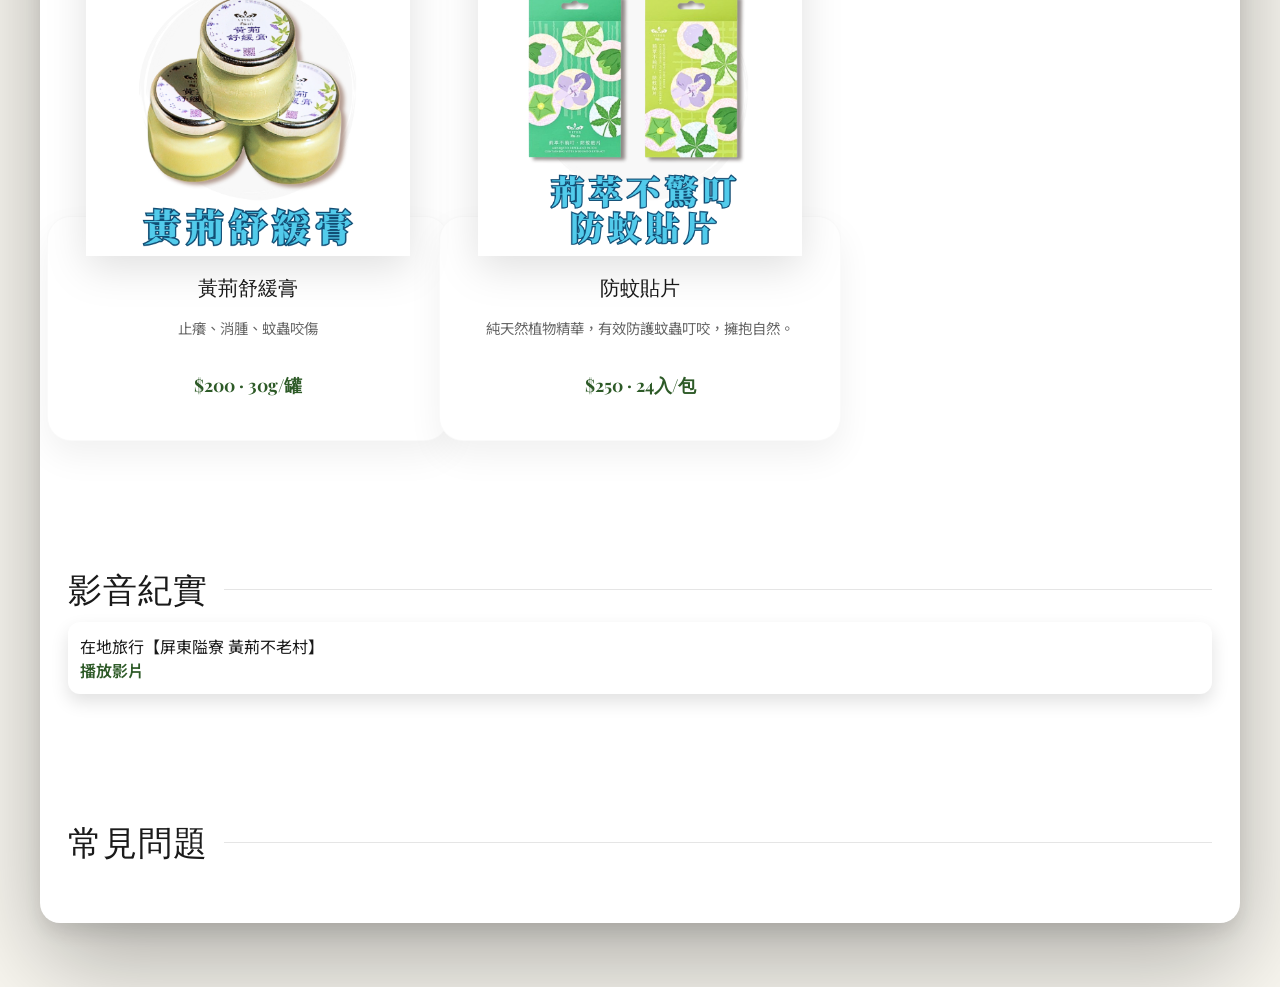
==== commit 81058327: "程式碼清理 & 文件撰寫 & 優化故事區塊" ====
--- a/brands/ailiao/index.html
+++ b/brands/ailiao/index.html
@@ -40,7 +40,7 @@
       <div class="story-grid">
         <p class="story-text">從社會照顧出發的隘寮社區發展協會，正致力於將隘寮的人、文、地、產、景，打造農村魅力社區！</p>
         <div class="story-card">
-          <img class="story-img" alt="story" />
+          <img class="story-img" src="../../public/assets/ailiao/H1.webp" alt="屏東縣內埔鄉隘寮社區發展協會" />
           <div class="story-note">產地風景 / 品牌日常</div>
         </div>
       </div>
--- a/style.css
+++ b/style.css
@@ -124,7 +124,11 @@
   content: '';
   position: absolute;
   inset: 0;
-  background: linear-gradient(120deg, rgba(246, 241, 227, 0.9), rgba(246, 241, 227, 0.6) 55%, rgba(246, 241, 227, 0.4));
+  background: linear-gradient(90deg,
+      rgba(255, 255, 255, 0.96) 0%,
+      rgba(255, 255, 255, 0.85) 40%,
+      rgba(255, 255, 255, 0) 100%);
+  z-index: 1;
 }
 
 .lp-hero .hero-content {
@@ -149,15 +153,27 @@
   border: 1px solid rgba(0, 0, 0, 0.06);
 }
 
-.lp-hero h1 {
-  font-size: clamp(36px, 5vw, 50px);
-  margin: 0 0 10px;
-  letter-spacing: 0.8px;
-}
-
-.lp-hero p {
-  margin: 0 0 12px;
-  line-height: 1.7;
+.hero-brand {
+  font-family: var(--serif);
+  font-size: clamp(38px, 6vw, 56px);
+  margin: 0 0 16px;
+  line-height: 1.2;
+  color: var(--ink);
+}
+
+.hero-tagline {
+  font-size: 1.25rem;
+  font-weight: 500;
+  color: var(--accent-green);
+  margin-bottom: 24px;
+  letter-spacing: 0.5px;
+}
+
+.hero-story {
+  font-size: 1.1rem;
+  line-height: 1.8;
+  color: var(--muted);
+  max-width: 500px;
 }
 
 .btn-primary {
@@ -172,25 +188,29 @@
 
 .hero-glass {
   position: absolute;
-  right: 24px;
-  bottom: 24px;
-  max-width: 300px;
-  padding: 18px;
-  border-radius: 22px;
-  background: radial-gradient(circle at 30% 30%, rgba(255, 255, 255, 0.2), rgba(255, 255, 255, 0.05));
-  backdrop-filter: blur(14px);
-  border: 1px solid rgba(255, 255, 255, 0.35);
-  box-shadow: 0 20px 40px rgba(0, 0, 0, 0.25);
+  right: 28px;
+  bottom: 28px;
+  width: fit-content;
+  max-width: 420px;
+  padding: 24px 32px;
+  border-radius: 24px;
+  background: radial-gradient(circle at 10% 10%, rgba(255, 255, 255, 0.25), rgba(255, 255, 255, 0.08));
+  backdrop-filter: blur(18px);
+  border: 1px solid rgba(255, 255, 255, 0.4);
+  box-shadow: 0 25px 50px -12px rgba(0, 0, 0, 0.35);
   z-index: 2;
 }
 
 .hero-big-text {
-  font-size: clamp(48px, 7vw, 78px);
-  font-weight: 800;
-  line-height: 0.95;
+  font-family: var(--serif);
+  font-size: clamp(32px, 5vw, 64px);
+  font-weight: 700;
+  line-height: 1.1;
   text-align: right;
   color: #fff;
-  text-shadow: 0 2px 10px rgba(0, 0, 0, 0.35);
+  text-shadow: 0 4px 12px rgba(0, 0, 0, 0.2);
+  text-transform: uppercase;
+  letter-spacing: 0.05em;
 }
 
 .hero-big-text span {
@@ -227,6 +247,43 @@
   background: rgba(0, 0, 0, 0.1);
 }
 
+.story-grid {
+  display: grid;
+  grid-template-columns: 1.1fr 0.9fr;
+  gap: 32px;
+  margin-top: 24px;
+  align-items: start;
+}
+
+.story-text {
+  font-size: 1.15rem;
+  line-height: 1.8;
+  color: var(--muted);
+}
+
+.story-card {
+  background: #fff;
+  border-radius: 20px;
+  padding: 12px;
+  box-shadow: 0 20px 40px rgba(0, 0, 0, 0.08);
+}
+
+.story-img {
+  width: 100%;
+  height: 320px;
+  object-fit: cover;
+  border-radius: 12px;
+  display: block;
+}
+
+.story-note {
+  margin-top: 10px;
+  font-size: 0.85rem;
+  color: var(--muted);
+  text-align: center;
+  font-style: italic;
+}
+
 /* Hide Buy Now buttons as requested */
 .card .btn-primary,
 .hero-cta,
@@ -234,31 +291,6 @@
   display: none !important;
 }
 
-.product-grid {
-  display: grid;
-  grid-template-columns: repeat(auto-fill, minmax(300px, 1fr));
-  gap: 32px;
-  /* More whitespace */
-  margin-top: 32px;
-}
-
-.card {
-  background: none;
-  border-radius: 0;
-  /* Minimalist gallery style */
-  box-shadow: none;
-  padding: 0;
-  border-bottom: 1px solid rgba(0, 0, 0, 0.1);
-  padding-bottom: 24px;
-}
-
-.story-img {
-  width: 100%;
-  border-radius: 12px;
-  object-fit: cover;
-  height: 220px;
-}
-
 .story-note {
   margin-top: 8px;
   font-size: 13px;
@@ -271,89 +303,82 @@
 
 .product-grid {
   display: grid;
-  grid-template-columns: repeat(auto-fit, minmax(240px, 1fr));
-  gap: 14px;
-  margin-top: 16px;
+  grid-template-columns: repeat(auto-fill, minmax(280px, 1fr));
+  gap: 64px 32px;
+  /* Large vertical gap to breathe since images float */
+  margin-top: 48px;
+  padding-top: 20px;
 }
 
 .card {
-  background: #fff;
-  border-radius: 14px;
-  padding: 14px;
-  box-shadow: 0 14px 24px rgba(0, 0, 0, 0.12);
-  display: grid;
-  gap: 8px;
+  display: flex;
+  flex-direction: column;
+  align-items: center;
+  background: none;
+  box-shadow: none;
+  padding: 0;
+  border: none;
+  position: relative;
+  transition: transform 0.3s ease;
+}
+
+.card:hover {
+  transform: translateY(-5px);
 }
 
 .card img {
+  width: 90%;
+  aspect-ratio: 1/1;
+  object-fit: contain;
+  /* Prevent cropping */
+  z-index: 2;
+  margin-bottom: -40px;
+  /* Float effect over the card body */
+  filter: drop-shadow(0 12px 20px rgba(0, 0, 0, 0.12));
+  transition: transform 0.4s ease;
+}
+
+.card:hover img {
+  transform: scale(1.05) translateY(-5px);
+}
+
+.card-body {
   width: 100%;
-  height: 160px;
-  object-fit: cover;
-  border-radius: 12px;
-}
-
-.card h3 {
-  margin: 4px 0;
-}
-
-.card p {
-  margin: 0;
-  color: #5a6a6f;
+  background: #ffffff;
+  border-radius: 24px;
+  padding: 56px 20px 24px;
+  /* Large top padding to accommodate floating image */
+  box-shadow: 0 15px 35px rgba(0, 0, 0, 0.06);
+  text-align: center;
+  border: 1px solid rgba(0, 0, 0, 0.02);
+}
+
+.card-body h3 {
+  font-family: var(--serif);
+  font-size: 1.25rem;
+  margin: 0 0 8px;
+  color: var(--ink);
+}
+
+.card-body .summary {
+  font-size: 0.9rem;
+  color: var(--muted);
+  line-height: 1.5;
+  margin-bottom: 12px;
+  min-height: 2.7em;
+  /* Keep alignment */
+}
+
+.card-body .price {
+  font-weight: 700;
+  font-size: 1.1rem;
+  color: var(--accent-green);
+  font-family: var(--serif);
 }
 
 .price {
   color: var(--accent-green);
   font-weight: 700;
-}
-
-.passport-section {
-  background: linear-gradient(120deg, rgba(255, 255, 255, 0.8), rgba(242, 159, 5, 0.08));
-}
-
-.passport-card {
-  margin-top: 16px;
-  padding: 18px;
-  background: #fff;
-  border-radius: 18px;
-  display: grid;
-  grid-template-columns: 1fr 1fr;
-  gap: 16px;
-  align-items: center;
-  box-shadow: 0 18px 30px rgba(0, 0, 0, 0.12);
-}
-
-.passport-img {
-  width: 100%;
-  max-width: 320px;
-  border-radius: 12px;
-  justify-self: end;
-}
-
-.map-section {
-  background: rgba(255, 255, 255, 0.65);
-}
-
-.map-grid {
-  display: grid;
-  grid-template-columns: 1fr 1fr;
-  gap: 18px;
-  margin-top: 14px;
-}
-
-.map-spot {
-  padding: 14px;
-  background: #fff;
-  border-radius: 14px;
-  box-shadow: 0 12px 24px rgba(0, 0, 0, 0.12);
-}
-
-.map-pin {
-  display: inline-block;
-  background: var(--accent-green);
-  color: #fff;
-  padding: 6px 10px;
-  border-radius: 999px;
-  margin-bottom: 8px;
 }
 
 .map-list .map-item {
@@ -370,16 +395,6 @@
   border-top: 1px solid rgba(0, 0, 0, 0.05);
 }
 
-.footer-banner {
-  display: flex;
-  align-items: center;
-  justify-content: space-between;
-  gap: 16px;
-  background: linear-gradient(135deg, rgba(47, 122, 77, 0.14), rgba(242, 159, 5, 0.12));
-  padding: 20px;
-  border-radius: 16px;
-}
-
 .footer-nav {
   display: flex;
   gap: 12px;
@@ -392,56 +407,6 @@
   text-decoration: none;
 }
 
-
-/* Brand page legacy hero */
-.hero {
-  position: relative;
-  border-radius: 18px;
-  overflow: hidden;
-  min-height: 320px;
-  display: grid;
-  grid-template-columns: 1.1fr 0.9fr;
-  align-items: center;
-  background: #d7e7d7;
-}
-
-.hero img {
-  position: absolute;
-  inset: 0;
-  width: 100%;
-  height: 100%;
-  object-fit: cover;
-}
-
-.hero .content {
-  position: relative;
-  color: #fff;
-  padding: 32px;
-  max-width: 620px;
-  width: 100%;
-  background: linear-gradient(120deg, rgba(0, 0, 0, 0.55), rgba(0, 0, 0, 0.2));
-}
-
-.hero h1 {
-  margin: 0 0 12px;
-  font-size: 36px;
-  letter-spacing: 1px;
-}
-
-.hero p {
-  margin: 0 0 12px;
-  font-size: 18px;
-  line-height: 1.6;
-}
-
-.hero .big-text {
-  font-size: clamp(52px, 7vw, 86px);
-  font-weight: 800;
-  line-height: 0.95;
-  text-align: right;
-  color: #fff;
-  text-shadow: 0 2px 10px rgba(0, 0, 0, 0.3);
-}
 
 /* Legacy utility styles kept */
 .video-list {
@@ -542,13 +507,22 @@
   position: relative;
   aspect-ratio: 16/10;
   overflow: hidden;
+  background: #fbfbfb;
+  /* Subtle contrast for the logo area */
+  display: flex;
+  align-items: center;
+  justify-content: center;
+  padding: 28px;
+  /* Safe area for logos */
+  border-bottom: 1px solid rgba(0, 0, 0, 0.03);
 }
 
 .brand-image img {
-  width: 100%;
-  height: 100%;
-  object-fit: cover;
-  transition: transform 0.6s ease;
+  max-width: 100%;
+  max-height: 100%;
+  object-fit: contain;
+  /* Prevent cropping */
+  transition: transform 0.6s cubic-bezier(0.165, 0.84, 0.44, 1);
 }
 
 .brand-card:hover .brand-image img {
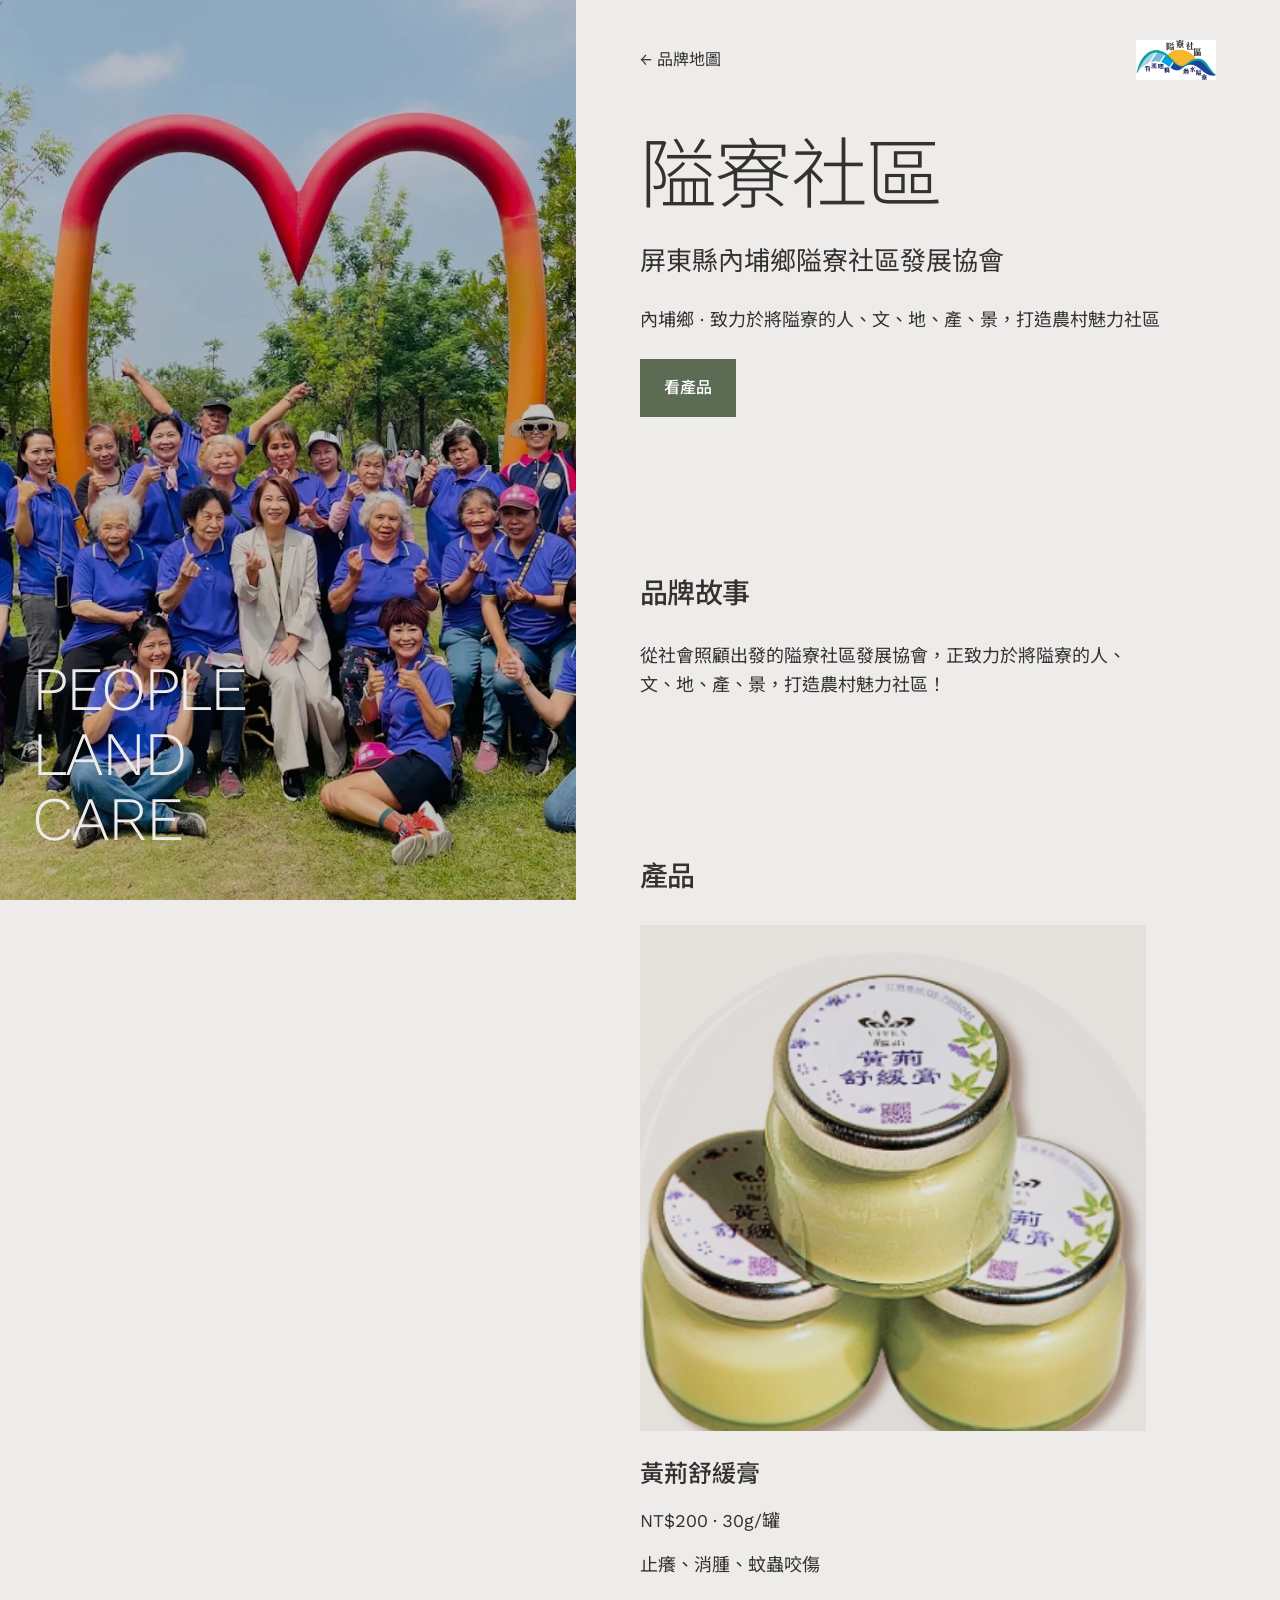
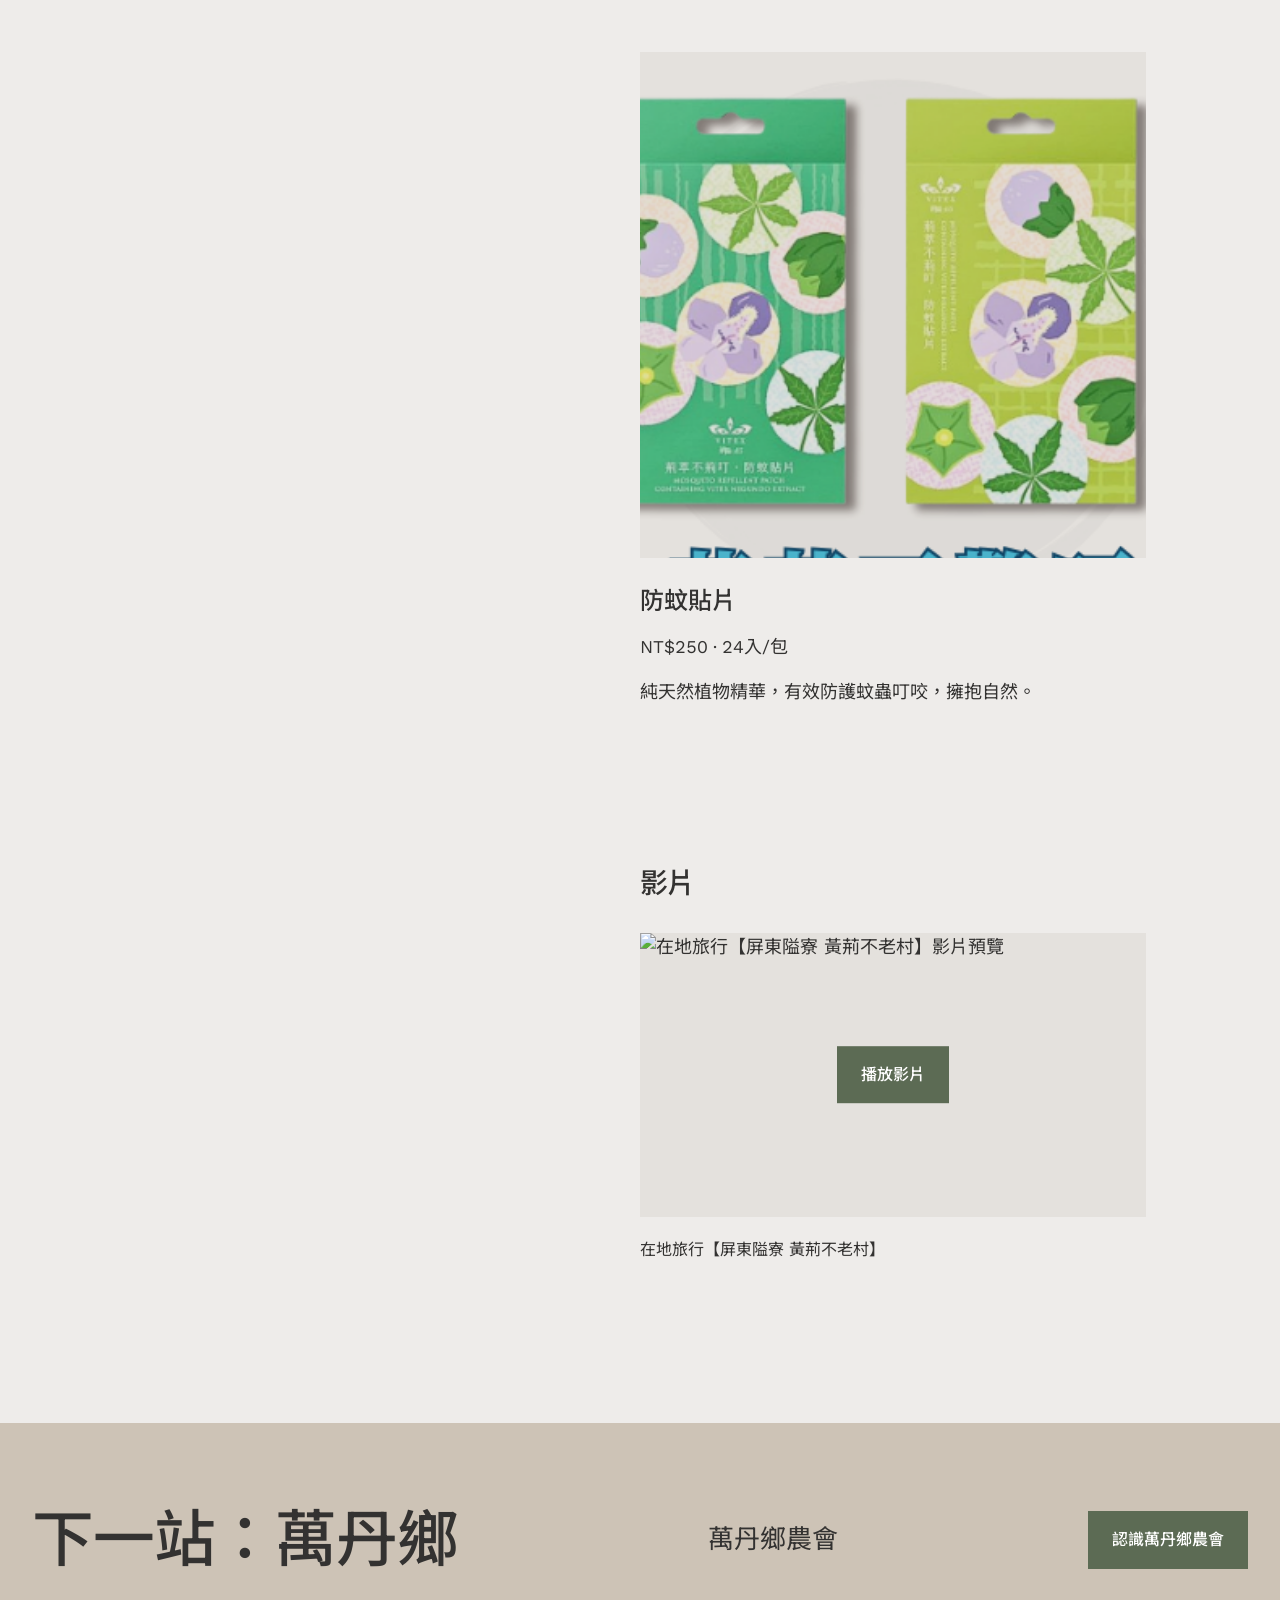
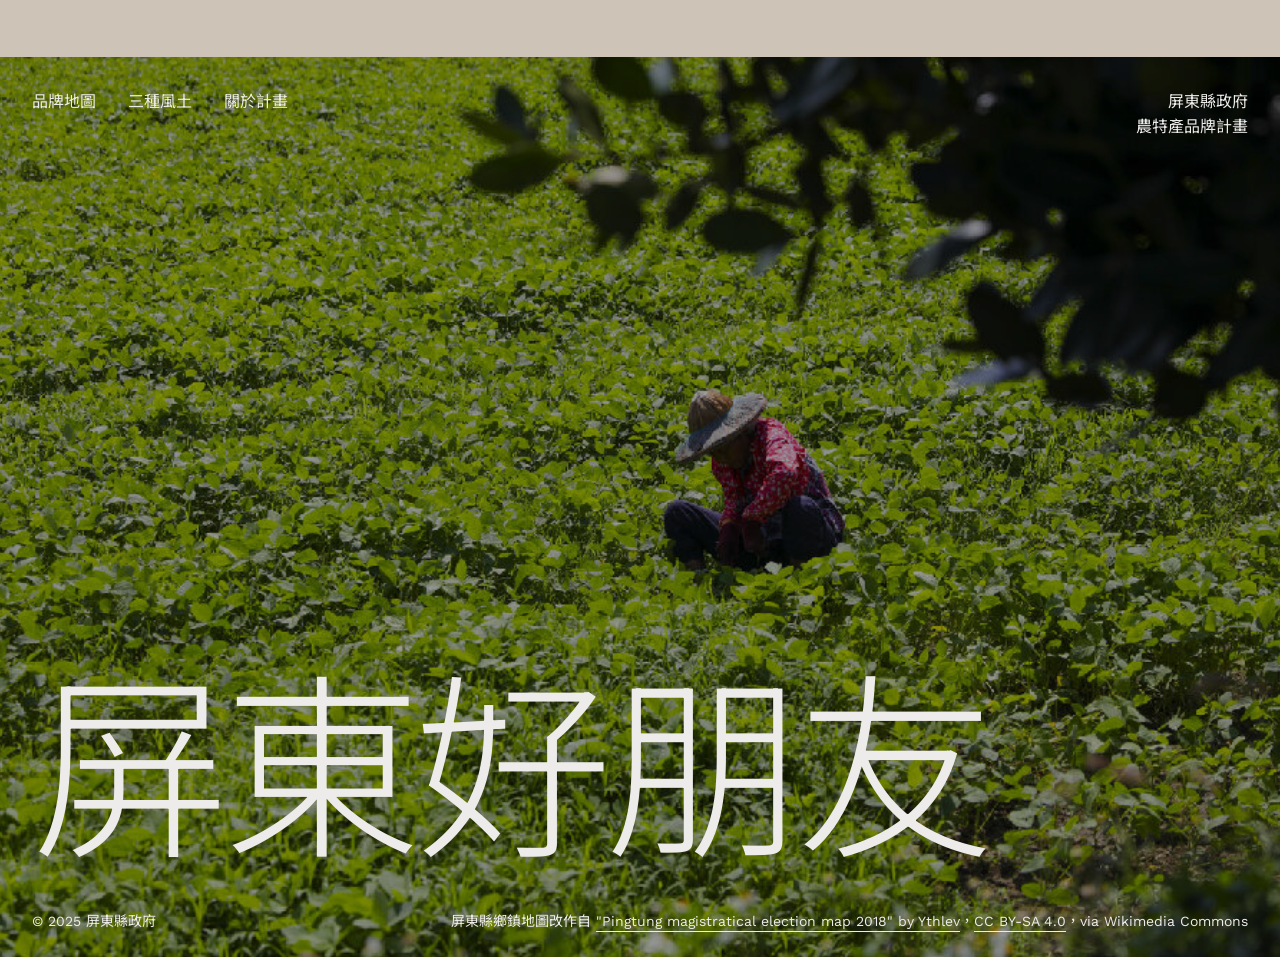
==== commit bab2ecc2: "重新設計首頁與品牌頁版面 & 加入互動式屏東品牌地圖 - 首頁與品牌頁重新設計：採用 split-stage 版面、可互動的屏東鄉鎮品牌地圖、三種風土分頁、Work Sans + Noto Sans " ====
--- a/brands/ailiao/index.html
+++ b/brands/ailiao/index.html
@@ -1,94 +1,75 @@
 <!DOCTYPE html>
 <html lang="zh-Hant">
+<head>
+  <meta charset="UTF-8">
+  <meta name="viewport" content="width=device-width, initial-scale=1">
+  <title>隘寮社區｜屏東好朋友</title>
+  <meta name="description" content="致力於將隘寮的人、文、地、產、景，打造農村魅力社區">
+  <link rel="preconnect" href="https://fonts.googleapis.com">
+  <link rel="preconnect" href="https://fonts.gstatic.com" crossorigin>
+  <link href="https://fonts.googleapis.com/css2?family=Work+Sans:wght@300;400;500&amp;family=Noto+Sans+TC:wght@300;400;500&amp;display=swap" rel="stylesheet">
+  <link rel="stylesheet" href="../../style.css">
+  <script src="../../app.js" defer></script>
+</head>
+<body data-page="brand">
+  <main>
+    <div class="brand-layout">
+      <div class="brand-visual shutter" data-shutter>
+        <img class="brand-hero-photo" src="../../public/assets/ailiao/H1.webp" alt="隘寮社區的產地風景" fetchpriority="high">
+        <ul class="hero-words" aria-label="PEOPLE   LAND   CARE "><li data-reveal>PEOPLE </li><li data-reveal> LAND </li><li data-reveal> CARE</li></ul>
+      </div>
+      <div class="brand-content">
+        <nav class="brand-nav" aria-label="品牌導覽"><a href="../../index.html#brand-ailiao">← 品牌地圖</a><img src="../../public/assets/ailiao/L1.png" alt="隘寮社區標誌" height="40"></nav>
+        <section class="brand-intro" aria-labelledby="brand-title">
+          <h1 id="brand-title" data-reveal>隘寮社區</h1>
+          <p class="brand-full-name" data-reveal>屏東縣內埔鄉隘寮社區發展協會</p>
+          <p class="brand-location" data-reveal>內埔鄉 · 致力於將隘寮的人、文、地、產、景，打造農村魅力社區</p>
+          <a class="button" href="#products" data-reveal>看產品</a>
+        </section>
+        <section class="brand-story" aria-labelledby="story-title">
+          <h2 id="story-title" data-reveal>品牌故事</h2>
+          <p data-reveal>從社會照顧出發的隘寮社區發展協會，正致力於將隘寮的人、文、地、產、景，打造農村魅力社區！</p>
+        </section>
+        <section id="products" class="brand-products" aria-labelledby="products-title">
+          <h2 id="products-title" data-reveal>產品</h2>
+          <article class="brand-product">
+            <div class="product-photo" data-reveal><img src="../../public/assets/ailiao/B_1_1.png" alt="黃荊舒緩膏" width="500" height="500" loading="lazy"></div>
+            <h3 data-reveal>黃荊舒緩膏</h3>
+            <p class="price" data-reveal>NT$200 · 30g/罐</p>
+            <p data-reveal>止癢、消腫、蚊蟲咬傷</p>
 
-<head>
-  <meta charset="UTF-8" />
-  <meta name="viewport" content="width=device-width, initial-scale=1.0" />
-  <title>屏東縣內埔鄉隘寮社區發展協會</title>
-  <link rel="stylesheet" href="../../style.css" />
-</head>
+          </article><article class="brand-product">
+            <div class="product-photo" data-reveal><img src="../../public/assets/ailiao/B_1_2.png" alt="防蚊貼片" width="500" height="500" loading="lazy"></div>
+            <h3 data-reveal>防蚊貼片</h3>
+            <p class="price" data-reveal>NT$250 · 24入/包</p>
+            <p data-reveal>純天然植物精華，有效防護蚊蟲叮咬，擁抱自然。</p>
 
-<body data-page="brand">
-  <div class="page-bg"></div>
-  <div class="page-shell">
-    <header class="lp-nav">
-      <div class="logo">
-        <img id="brand-logo" src="../../public/assets/ailiao/L1.png" alt="屏東縣內埔鄉隘寮社區發展協會" style="display:block; height: 32px; width: auto; object-fit: contain;">
-        <span id="brand-name-text" style="display:none;">屏東縣內埔鄉隘寮社區發展協會</span>
+          </article>
+        </section>
+        <section class="brand-videos" aria-labelledby="videos-title">
+          <h2 id="videos-title" data-reveal>影片</h2>
+          <figure class="video-item" data-reveal>
+            <div class="video-frame" data-video="xFdkb2UYjjE" data-video-title="在地旅行【屏東隘寮 黃荊不老村】">
+              <img src="https://i.ytimg.com/vi/xFdkb2UYjjE/hqdefault.jpg" alt="在地旅行【屏東隘寮 黃荊不老村】影片預覽" loading="lazy" width="480" height="360">
+              <a class="button video-play" href="https://youtu.be/xFdkb2UYjjE?si=KWWkiOwE8PG9vXiC" target="_blank" rel="noopener">播放影片</a>
+            </div>
+            <figcaption>在地旅行【屏東隘寮 黃荊不老村】</figcaption>
+          </figure>
+        </section>
+
+
       </div>
-      <a class="btn-primary" href="../../index.html">返回列表</a>
-    </header>
-
-    <section class="lp-hero">
-      <div class="hero-bg" aria-hidden="true" style="--hero-bg: url('../../public/assets/ailiao/H1.webp');"></div>
-      <div class="hero-content">
-        <div class="hero-badges"></div>
-        <h1 class="hero-brand">屏東縣內埔鄉隘寮社區發展協會</h1>
-        <p class="hero-tagline">致力於將隘寮的人、文、地、產、景，打造農村魅力社區</p>
-        <p class="hero-story">從社會照顧出發的隘寮社區發展協會，正致力於將隘寮的人、文、地、產、景，打造農村魅力社區！</p>
-      </div>
-      <div class="hero-glass">
-        <div class="hero-big-text"><span>PEOPLE </span><span> LAND </span><span> CARE</span></div>
-      </div>
+    </div>
+    <section class="next-stop" aria-labelledby="next-title">
+      <h2 id="next-title" data-reveal>下一站：萬丹鄉</h2>
+      <p data-reveal>萬丹鄉農會</p>
+      <a class="button" href="../wandan/index.html" data-reveal>認識萬丹鄉農會</a>
     </section>
-
-    <section id="story" class="lp-section story-section">
-      <div class="section-head">
-        <h2>品牌故事</h2>
-        <p class="small">在地風土 · 共好加工 · 自然風味</p>
-      </div>
-      <div class="story-grid">
-        <p class="story-text">從社會照顧出發的隘寮社區發展協會，正致力於將隘寮的人、文、地、產、景，打造農村魅力社區！</p>
-        <div class="story-card">
-          <img class="story-img" src="../../public/assets/ailiao/H1.webp" alt="屏東縣內埔鄉隘寮社區發展協會" />
-          <div class="story-note">產地風景 / 品牌日常</div>
-        </div>
-      </div>
-    </section>
-
-    <section id="products" class="lp-section recipes-section">
-      <div class="section-head">
-        <h2>推薦產品</h2>
-      </div>
-      <div class="product-grid">
-					<div class="card">
-						<img src="../../public/assets/ailiao/B_1_1.png" alt="黃荊舒緩膏" loading="lazy" />
-						<div class="card-body">
-							<h3>黃荊舒緩膏</h3>
-							<p class="summary">止癢、消腫、蚊蟲咬傷</p>
-							<p class="price">$200 · 30g/罐</p>
-						</div>
-					</div>
-					<div class="card">
-						<img src="../../public/assets/ailiao/B_1_2.png" alt="防蚊貼片" loading="lazy" />
-						<div class="card-body">
-							<h3>防蚊貼片</h3>
-							<p class="summary">純天然植物精華，有效防護蚊蟲叮咬，擁抱自然。</p>
-							<p class="price">$250 · 24入/包</p>
-						</div>
-					</div></div>
-    </section>
-
-    <section id="videos" class="lp-section">
-      <div class="section-head">
-        <h2>影音紀實</h2>
-      </div>
-      <div class="video-list">
-					<div class="video-item">
-						<div>在地旅行【屏東隘寮 黃荊不老村】</div>
-						<a href="https://youtu.be/xFdkb2UYjjE?si=KWWkiOwE8PG9vXiC" target="_blank" rel="noopener">播放影片</a>
-					</div></div>
-    </section>
-
-    <section id="faq" class="lp-section">
-      <div class="section-head">
-        <h2>常見問題</h2>
-      </div>
-      <div class="faq-list" id="faq-list"></div>
-    </section>
-  </div>
-  <a id="footer-cta" class="footer-cta" href="#">立刻行動</a>
-  <script src="../../app.js"></script>
+  </main>
+  <footer class="photo-footer">
+  <img class="footer-photo" src="../../public/assets/pingtung/H7.jpg" alt="屏東縣農會的在地風景" width="1600" height="1000" loading="lazy">
+  <div class="footer-top"><nav aria-label="頁尾導覽"><a href="../../index.html#map">品牌地圖</a><a href="../../index.html#places">三種風土</a><a href="../../index.html#about">關於計畫</a></nav><p>屏東縣政府<br>農特產品牌計畫</p></div>
+  <div class="footer-bottom"><p class="footer-wordmark" data-reveal>屏東好朋友</p><p class="footer-legal">© 2025 屏東縣政府<span>屏東縣鄉鎮地圖改作自 <a href="https://commons.wikimedia.org/w/index.php?curid=90182335">&quot;Pingtung magistratical election map 2018&quot; by Ythlev</a>，<a href="https://creativecommons.org/licenses/by-sa/4.0/">CC BY-SA 4.0</a>，via Wikimedia Commons</span></p></div>
+</footer>
 </body>
-
 </html>
--- a/style.css
+++ b/style.css
@@ -1,693 +1,264 @@
-@import url('https://fonts.googleapis.com/css2?family=Playfair+Display:ital,wght@0,400;0,700;1,400&family=Noto+Sans+TC:wght@300;400;500;700&family=Outfit:wght@300;400;600&display=swap');
-
 :root {
-  --bg: #f9f7f0;
-  /* Creamier background */
-  --paper: #ffffff;
-  --ink: #1a1a1a;
-  --muted: #666666;
-  --accent: #2d5a27;
-  /* Forest Green */
-  --accent-red: #8b3a3a;
-  --accent-green: #2d5a27;
-  --serif: 'Playfair Display', serif;
-}
-
-body {
-  margin: 0;
-  font-family: 'Noto Sans TC', system-ui, -apple-system, sans-serif;
-  color: var(--ink);
-  background: var(--bg);
-}
-
-.page-bg {
-  position: fixed;
-  inset: 0;
-  background:
-    radial-gradient(circle at 20% 20%, rgba(255, 255, 255, 0.06), transparent 40%),
-    url('public/assets/common/page-bg.png') center/cover no-repeat;
-  filter: blur(4px) saturate(1.05);
-  /* 降低模糊度，保留更多熱帶植物細節 */
-  opacity: 0.5;
-  /* 略微提高透明度 */
-  z-index: 0;
-}
-
-.page-shell {
-  position: relative;
-  width: min(1200px, 96vw);
-  margin: 24px auto 64px;
-  background: var(--paper);
-  background-image: url('https://www.transparenttextures.com/patterns/natural-paper.png');
-  /* 紙張紋理 */
-  border-radius: 20px;
-  box-shadow: 0 40px 100px rgba(0, 0, 0, 0.3), 0 10px 20px rgba(0, 0, 0, 0.1);
-  overflow: hidden;
-}
-
-.lp-nav {
-  display: flex;
-  align-items: center;
-  justify-content: space-between;
-  padding: 14px 24px;
-  position: sticky;
-  top: 0;
-  background: rgba(246, 241, 227, 0.96);
-  backdrop-filter: blur(10px);
-  z-index: 50;
-  border-bottom: 1px solid rgba(0, 0, 0, 0.05);
-}
-
-.logo {
-  display: flex;
-  align-items: center;
-  gap: 12px;
-  font-weight: 700;
-  font-size: 1.1rem;
-  color: var(--ink);
-}
-
-#brand-logo {
-  max-height: 40px;
-  width: auto;
-  border-radius: 4px;
-}
-
-.lp-nav nav a {
-  text-decoration: none;
-  color: var(--ink);
-  margin-left: 14px;
-  font-weight: 600;
-}
-
-.lp-nav nav a.active {
-  color: var(--accent-red);
-}
-
-.ghost-btn {
-  display: inline-flex;
-  align-items: center;
-  gap: 8px;
-  padding: 10px 14px;
-  border: 1.5px solid var(--ink);
-  color: var(--ink);
-  text-decoration: none;
-  border-radius: 12px;
-  font-weight: 700;
-  letter-spacing: 0.3px;
-  transition: all 0.2s ease;
-}
-
-.ghost-btn:hover {
-  background: rgba(0, 0, 0, 0.06);
-}
-
-.lp-hero {
-  position: relative;
-  min-height: 520px;
-  padding: 50px 28px 60px;
-  color: var(--ink);
-  overflow: hidden;
-}
-
-.lp-hero .hero-bg {
-  position: absolute;
-  inset: 0;
-  background-image: var(--hero-bg, url('https://images.unsplash.com/photo-1470337458703-46ad1756a187?auto=format&fit=crop&w=1600&q=80'));
-  background-size: cover;
-  background-position: center;
-  filter: saturate(1.1);
-  opacity: 0.9;
-}
-
-.lp-hero::before {
-  content: '';
-  position: absolute;
-  inset: 0;
-  background: linear-gradient(90deg,
-      rgba(255, 255, 255, 0.96) 0%,
-      rgba(255, 255, 255, 0.85) 40%,
-      rgba(255, 255, 255, 0) 100%);
-  z-index: 1;
-}
-
-.lp-hero .hero-content {
-  position: relative;
-  max-width: 560px;
-  z-index: 2;
-}
-
-.hero-badges {
-  display: flex;
-  gap: 10px;
-  flex-wrap: wrap;
-  margin-bottom: 12px;
-}
-
-.hero-badges .badge {
-  background: rgba(0, 0, 0, 0.08);
-  color: var(--ink);
-  padding: 6px 12px;
-  border-radius: 999px;
-  font-size: 13px;
-  border: 1px solid rgba(0, 0, 0, 0.06);
-}
-
-.hero-brand {
-  font-family: var(--serif);
-  font-size: clamp(38px, 6vw, 56px);
-  margin: 0 0 16px;
-  line-height: 1.2;
-  color: var(--ink);
-}
-
-.hero-tagline {
-  font-size: 1.25rem;
-  font-weight: 500;
-  color: var(--accent-green);
-  margin-bottom: 24px;
-  letter-spacing: 0.5px;
-}
-
-.hero-story {
-  font-size: 1.1rem;
-  line-height: 1.8;
-  color: var(--muted);
-  max-width: 500px;
-}
-
-.btn-primary {
-  background: var(--accent-green);
-  color: #fff;
-  padding: 12px 18px;
-  border-radius: 999px;
-  text-decoration: none;
-  font-weight: 700;
-  box-shadow: 0 12px 30px rgba(0, 0, 0, 0.12);
-}
-
-.hero-glass {
-  position: absolute;
-  right: 28px;
-  bottom: 28px;
-  width: fit-content;
-  max-width: 420px;
-  padding: 24px 32px;
-  border-radius: 24px;
-  background: radial-gradient(circle at 10% 10%, rgba(255, 255, 255, 0.25), rgba(255, 255, 255, 0.08));
-  backdrop-filter: blur(18px);
-  border: 1px solid rgba(255, 255, 255, 0.4);
-  box-shadow: 0 25px 50px -12px rgba(0, 0, 0, 0.35);
-  z-index: 2;
-}
-
-.hero-big-text {
-  font-family: var(--serif);
-  font-size: clamp(32px, 5vw, 64px);
-  font-weight: 700;
-  line-height: 1.1;
-  text-align: right;
-  color: #fff;
-  text-shadow: 0 4px 12px rgba(0, 0, 0, 0.2);
-  text-transform: uppercase;
-  letter-spacing: 0.05em;
-}
-
-.hero-big-text span {
-  display: block;
-}
-
-.lp-section {
-  padding: 48px 28px;
-  position: relative;
-}
-
-h1,
-h2,
-h3,
-.premium-title {
-  font-family: var(--serif);
-  font-weight: 400;
-}
-
-.section-head h2 {
-  font-family: var(--serif);
-  font-size: 34px;
-  letter-spacing: 1px;
-  margin-bottom: 8px;
-  display: flex;
-  align-items: center;
-  gap: 16px;
-}
-
-.section-head h2::after {
-  content: '';
-  flex-grow: 1;
-  height: 1px;
-  background: rgba(0, 0, 0, 0.1);
-}
-
-.story-grid {
-  display: grid;
-  grid-template-columns: 1.1fr 0.9fr;
-  gap: 32px;
-  margin-top: 24px;
-  align-items: start;
-}
-
-.story-text {
-  font-size: 1.15rem;
-  line-height: 1.8;
-  color: var(--muted);
-}
-
-.story-card {
-  background: #fff;
-  border-radius: 20px;
-  padding: 12px;
-  box-shadow: 0 20px 40px rgba(0, 0, 0, 0.08);
-}
-
-.story-img {
-  width: 100%;
-  height: 320px;
-  object-fit: cover;
-  border-radius: 12px;
-  display: block;
-}
-
-.story-note {
-  margin-top: 10px;
-  font-size: 0.85rem;
-  color: var(--muted);
-  text-align: center;
-  font-style: italic;
-}
-
-/* Hide Buy Now buttons as requested */
-.card .btn-primary,
-.hero-cta,
-.footer-cta {
-  display: none !important;
-}
-
-.story-note {
-  margin-top: 8px;
-  font-size: 13px;
-  color: #6a777c;
-}
-
-.recipes-section {
-  background: rgba(255, 255, 255, 0.7);
-}
-
-.product-grid {
-  display: grid;
-  grid-template-columns: repeat(auto-fill, minmax(280px, 1fr));
-  gap: 64px 32px;
-  /* Large vertical gap to breathe since images float */
-  margin-top: 48px;
-  padding-top: 20px;
-}
-
-.card {
-  display: flex;
-  flex-direction: column;
-  align-items: center;
-  background: none;
-  box-shadow: none;
-  padding: 0;
-  border: none;
-  position: relative;
-  transition: transform 0.3s ease;
-}
-
-.card:hover {
-  transform: translateY(-5px);
-}
-
-.card img {
-  width: 90%;
-  aspect-ratio: 1/1;
-  object-fit: contain;
-  /* Prevent cropping */
-  z-index: 2;
-  margin-bottom: -40px;
-  /* Float effect over the card body */
-  filter: drop-shadow(0 12px 20px rgba(0, 0, 0, 0.12));
-  transition: transform 0.4s ease;
-}
-
-.card:hover img {
-  transform: scale(1.05) translateY(-5px);
-}
-
-.card-body {
-  width: 100%;
-  background: #ffffff;
-  border-radius: 24px;
-  padding: 56px 20px 24px;
-  /* Large top padding to accommodate floating image */
-  box-shadow: 0 15px 35px rgba(0, 0, 0, 0.06);
-  text-align: center;
-  border: 1px solid rgba(0, 0, 0, 0.02);
-}
-
-.card-body h3 {
-  font-family: var(--serif);
-  font-size: 1.25rem;
-  margin: 0 0 8px;
-  color: var(--ink);
-}
-
-.card-body .summary {
-  font-size: 0.9rem;
-  color: var(--muted);
-  line-height: 1.5;
-  margin-bottom: 12px;
-  min-height: 2.7em;
-  /* Keep alignment */
-}
-
-.card-body .price {
-  font-weight: 700;
-  font-size: 1.1rem;
-  color: var(--accent-green);
-  font-family: var(--serif);
-}
-
-.price {
-  color: var(--accent-green);
-  font-weight: 700;
-}
-
-.map-list .map-item {
-  background: #fff;
-  padding: 10px 12px;
-  border-radius: 12px;
-  margin-bottom: 8px;
-  box-shadow: 0 10px 18px rgba(0, 0, 0, 0.1);
-}
-
-.lp-footer {
-  padding: 32px 24px 40px;
-  background: #f3efe2;
-  border-top: 1px solid rgba(0, 0, 0, 0.05);
-}
-
-.footer-nav {
-  display: flex;
-  gap: 12px;
-  margin-top: 12px;
-  font-size: 14px;
-}
-
-.footer-nav a {
-  color: #1f2a2d;
-  text-decoration: none;
-}
-
-
-/* Legacy utility styles kept */
-.video-list {
-  display: grid;
-  gap: 12px;
-}
-
-.video-item {
-  padding: 12px;
-  background: #fff;
-  border-radius: 12px;
-  box-shadow: 0 8px 18px rgba(0, 0, 0, 0.12);
-}
-
-.video-item a {
-  color: var(--accent-green);
-  font-weight: 600;
-  text-decoration: none;
-}
-
-.faq-item {
-  padding: 12px 14px;
-  background: #fff;
-  border-radius: 12px;
-  box-shadow: 0 8px 18px rgba(0, 0, 0, 0.12);
-  margin-bottom: 8px;
-}
-
-.faq-item strong {
-  display: block;
-  margin-bottom: 6px;
-  color: var(--accent-green);
-}
-
-/* Directory Styles */
-.directory-hero {
-  padding: 80px 24px 60px;
-  text-align: center;
-  background: radial-gradient(circle at center, rgba(47, 122, 77, 0.05), transparent 70%);
-}
-
-.premium-title {
-  font-family: var(--serif);
-  font-size: clamp(48px, 8vw, 84px);
-  font-weight: 700;
-  margin: 0;
-  color: var(--ink);
-  line-height: 1.1;
-}
-
-.premium-title span {
-  display: block;
-  font-size: 0.4em;
-  text-transform: uppercase;
-  letter-spacing: 0.3em;
-  color: var(--accent-green);
-  font-weight: 400;
-  margin-top: 4px;
-}
-
-.premium-subtitle {
-  font-size: 1.15rem;
-  color: var(--muted);
-  max-width: 600px;
-  margin: 16px auto 0;
-  line-height: 1.6;
-}
-
-.brand-directory {
-  padding: 40px 24px 80px;
-}
-
-.brand-grid {
-  display: grid;
-  grid-template-columns: repeat(auto-fill, minmax(280px, 1fr));
-  gap: 28px;
-  margin-top: 40px;
-}
-
-.brand-card {
-  position: relative;
-  background: #fff;
-  border-radius: 20px;
-  overflow: hidden;
-  box-shadow: 0 10px 30px rgba(0, 0, 0, 0.05);
-  transition: transform 0.4s cubic-bezier(0.165, 0.84, 0.44, 1), box-shadow 0.4s ease;
-  cursor: pointer;
-  display: flex;
-  flex-direction: column;
-}
-
-.brand-card:hover {
-  transform: translateY(-8px);
-  box-shadow: 0 25px 50px rgba(0, 0, 0, 0.12);
-}
-
-.brand-image {
-  position: relative;
-  aspect-ratio: 16/10;
-  overflow: hidden;
-  background: #fbfbfb;
-  /* Subtle contrast for the logo area */
-  display: flex;
-  align-items: center;
-  justify-content: center;
-  padding: 28px;
-  /* Safe area for logos */
-  border-bottom: 1px solid rgba(0, 0, 0, 0.03);
-}
-
-.brand-image img {
-  max-width: 100%;
-  max-height: 100%;
-  object-fit: contain;
-  /* Prevent cropping */
-  transition: transform 0.6s cubic-bezier(0.165, 0.84, 0.44, 1);
-}
-
-.brand-card:hover .brand-image img {
-  transform: scale(1.08);
-}
-
-.brand-overlay {
-  position: absolute;
-  inset: 0;
-  background: rgba(0, 0, 0, 0.15);
-  display: flex;
-  align-items: center;
-  justify-content: center;
-  opacity: 0;
-  transition: opacity 0.3s ease;
-}
-
-.brand-card:hover .brand-overlay {
-  opacity: 1;
-}
-
-.view-tag {
-  background: #fff;
-  color: var(--ink);
-  padding: 8px 16px;
-  border-radius: 999px;
-  font-weight: 600;
-  font-size: 14px;
-  transform: translateY(10px);
-  transition: transform 0.3s ease;
-}
-
-.brand-card:hover .view-tag {
-  transform: translateY(0);
-}
-
-.brand-info {
-  padding: 20px;
-  flex-grow: 1;
-}
-
-.brand-info h3 {
-  margin: 0;
-  font-size: 1.4rem;
-  color: var(--ink);
-  font-family: var(--serif);
-}
-
-.brand-info .tagline {
-  margin: 4px 0 10px;
-  color: var(--muted);
-  font-size: 0.95rem;
-}
-
-.brand-info .origin {
-  font-size: 0.85rem;
-  color: var(--accent-green);
-  font-weight: 500;
-}
-
-.brand-badges-mini {
-  display: flex;
-  gap: 6px;
-  margin-top: 12px;
-}
-
-.brand-badges-mini span {
-  font-size: 11px;
-  background: var(--paper);
-  padding: 3px 8px;
-  border-radius: 4px;
-  color: var(--muted);
-}
-
-.brand-link-overlay {
-  position: absolute;
-  inset: 0;
-  z-index: 1;
-}
-
-/* Floating Footer CTA */
-.footer-cta {
-  position: fixed;
-  bottom: 24px;
-  left: 50%;
-  transform: translateX(-50%);
-  background: var(--accent-green);
-  color: #fff;
-  padding: 14px 28px;
-  border-radius: 999px;
-  text-decoration: none;
-  font-weight: 700;
-  box-shadow: 0 15px 35px rgba(47, 122, 77, 0.4);
-  z-index: 100;
-  display: none;
-  /* Only on brand pages */
-  white-space: nowrap;
-  letter-spacing: 0.5px;
-  transition: all 0.3s ease;
-}
-
-.footer-cta:hover {
-  transform: translateX(-50%) translateY(-3px);
-  box-shadow: 0 20px 45px rgba(47, 122, 77, 0.5);
-}
-
-.loading-state {
-  grid-column: 1 / -1;
-  text-align: center;
-  padding: 60px;
-  color: var(--muted);
-  font-style: italic;
-}
-
-@media (max-width: 600px) {
-  .brand-grid {
-    grid-template-columns: 1fr;
-    gap: 20px;
-  }
-}
-
-@media (max-width: 900px) {
-
-  .story-grid,
-  .passport-card,
-  .map-grid {
-    grid-template-columns: 1fr;
-  }
-}
-
-@media (max-width: 900px) {
-  .hero-glass {
-    position: relative;
-    right: 0;
-    bottom: 0;
-    margin-top: 18px;
-  }
-}
-
-@media (max-width: 900px) {
-  .lp-hero {
-    padding: 42px 22px 36px;
-  }
-
-  .lp-nav nav {
-    display: none;
-  }
-}
-
-@media (max-width: 560px) {
-  .page-shell {
-    border-radius: 12px;
-  }
-
-  .lp-hero h1 {
-    font-size: 32px;
-  }
-
-  .hero-big-text {
-    text-align: left;
-  }
-
-  .leaf-left,
-  .leaf-right,
-  .leaf-top {
-    display: none;
-  }
-}+  --bg:#eeecea; --surface:#e4e1dd; --ink:#333231; --muted:#6b6763;
+  --accent:#5c6b54; --accent-ink:#ffffff; --field-1:#cdc3b6; --field-1-ink:#333231;
+  --tile-dark:#d8d3cd; --map-land:#d6d1cb; --map-brand:#b5a793; --tab-ink:#4a4643;
+  --step-small:0.875rem;
+  --step-body:1.125rem;
+  --step-lead:clamp(1.25rem,1.1rem + 0.7vw,1.625rem);
+  --step-head:clamp(2rem,1.3rem + 3.2vw,4rem);
+  --step-display:clamp(2.75rem,6vw,5.5rem);
+  --gutter:32px;
+}
+* { box-sizing:border-box; }
+html { scroll-padding-top:24px; }
+body { margin:0; color:var(--ink); background:var(--bg); font-family:"Work Sans","Noto Sans TC",sans-serif; font-size:var(--step-body); font-weight:400; line-height:1.6; }
+img,svg { display:block; max-width:100%; }
+a { color:inherit; text-decoration:none; text-underline-offset:5px; }
+button { font:inherit; cursor:pointer; }
+button,a { -webkit-tap-highlight-color:transparent; }
+a:hover { text-decoration:underline; }
+a:active,button:active { transform:translateY(2px); }
+:focus-visible { outline:3px solid var(--accent); outline-offset:6px; }
+h1,h2,h3,h4,h5,h6,p,figure { margin:0; }
+h1 { font-size:var(--step-display); font-weight:300; line-height:1.05; letter-spacing:-0.02em; }
+h2 { font-size:var(--step-head); font-weight:500; line-height:1.2; letter-spacing:-0.02em; }
+h3 { font-size:var(--step-lead); font-weight:500; line-height:1.3; }
+p + p { margin-top:24px; }
+[hidden] { display:none !important; }
+.button { display:inline-flex; align-items:center; justify-content:center; min-height:56px; padding:16px 24px; border:0; border-radius:0; color:var(--accent-ink); background:var(--accent); font-size:16px; font-weight:500; text-align:center; }
+.button:hover { background:var(--ink); text-decoration:none; }
+.site-nav { display:flex; align-items:center; justify-content:space-between; gap:24px; min-height:88px; padding:20px var(--gutter); }
+.wordmark { font-size:22px; font-weight:500; white-space:nowrap; }
+.site-nav nav { display:flex; align-items:center; gap:32px; font-size:16px; }
+.site-nav nav a { padding:10px 0; }
+.home-hero { display:grid; grid-template-columns:1fr 1fr; min-height:calc(100svh - 88px); }
+.hero-copy { display:flex; flex-direction:column; justify-content:space-between; padding:52px var(--gutter) 56px; gap:96px; }
+.hero-copy h1 { max-width:11em; font-size:var(--step-display); }
+.hero-bottom { display:flex; flex-wrap:wrap; align-items:flex-end; gap:32px; }
+.hero-bottom p { font-size:var(--step-body); max-width:30ch; }
+.hero-bottom .button { flex-shrink:0; }
+.specimen-stage { display:flex; align-items:center; overflow:hidden; background:var(--surface); padding:32px 0 32px 32px; }
+.specimen-mosaic { display:grid; grid-template-columns:repeat(4,minmax(0,1fr)); grid-template-rows:repeat(3,1fr); gap:14px; width:calc(100% + 70px); flex-shrink:0; }
+.specimen { position:relative; overflow:hidden; aspect-ratio:3/4; background:var(--field-1); }
+.specimen img { width:100%; height:100%; max-width:none; object-fit:cover; object-position:50% 40%; mix-blend-mode:multiply; transform:scale(1.6) translateY(5%); }
+.specimen:nth-child(3n + 2) { background:var(--bg); }
+.specimen:nth-child(3n) { background:var(--tile-dark); }
+.specimen-0 { grid-column:1/3; grid-row:2/4; aspect-ratio:auto; }
+.specimen-1 { grid-column:3; grid-row:1; }
+.specimen-2 { grid-column:4; grid-row:2; }
+.specimen-3 { grid-column:3; grid-row:3; }
+.specimen-4 { grid-column:1; grid-row:1; }
+.specimen-5 { grid-column:4; grid-row:1; }
+.specimen-6 { grid-column:4; grid-row:3; }
+.specimen:hover img { transform:scale(1.68) translateY(5%); }
+.map-section { display:grid; grid-template-columns:45% 55%; margin-top:180px; align-items:start; }
+.map-stage { position:sticky; top:0; height:100svh; background:var(--bg); display:flex; flex-direction:column; align-items:center; justify-content:center; padding:24px var(--gutter); }
+.map-stage svg { height:88svh; width:100%; min-height:0; }
+.town-shape { fill:var(--map-land); stroke:var(--bg); stroke-width:3; stroke-linejoin:round; }
+.has-brand .town-shape { fill:var(--map-brand); }
+.has-brand:hover .town-shape,.has-brand:focus .town-shape,.has-brand.is-active .town-shape { fill:var(--accent); }
+.has-brand:focus-visible { outline:none; }
+.has-brand:focus-visible .town-shape { stroke:var(--ink); stroke-width:9; }
+.town-label { fill:var(--ink); font-size:var(--map-label-size,48px); font-weight:400; pointer-events:none; paint-order:stroke; stroke:var(--bg); stroke-width:.2em; stroke-linejoin:round; }
+.town-label.is-active { font-weight:500; }
+.map-caption { font-size:16px; align-self:flex-start; padding-top:16px; }
+.brand-list { width:100%; max-width:664px; margin-inline:auto; padding:40px 72px 96px; }
+.brand-list > h2 { font-size:28px; margin-bottom:32px; }
+.brand-row { scroll-margin-top:24svh; margin-bottom:56px; }
+.brand-row:last-child { margin-bottom:0; }
+.brand-row-heading { display:flex; justify-content:space-between; align-items:baseline; gap:16px; }
+.brand-row-heading h3 { display:flex; align-items:center; gap:8px; font-size:16px; }
+.brand-row-heading img { width:16px; height:16px; border-radius:50%; object-fit:cover; flex-shrink:0; }
+.town-name { color:var(--muted); font-size:var(--step-small); flex-shrink:0; }
+.brand-tagline { font-size:16px; margin-top:12px; }
+.product-rows { list-style:none; padding:0; margin:18px 0 12px; }
+.product-rows li { display:flex; justify-content:space-between; align-items:baseline; gap:20px; min-height:38px; font-size:16px; }
+.product-meta { color:var(--muted); font-size:var(--step-small); font-variant-numeric:tabular-nums; flex-shrink:0; }
+.text-link { display:inline-block; position:relative; color:var(--accent); font-size:16px; padding-block:8px; }
+.text-link::after { content:""; position:absolute; bottom:3px; left:0; width:100%; height:2px; background:var(--accent); transform:scaleX(0); transform-origin:left; }
+.text-link:hover { text-decoration:none; }
+.text-link:hover::after { transform:scaleX(1); }
+.places-section { position:relative; margin-top:180px; padding:48px 0; background:var(--field-1); min-height:88svh; }
+.places-heading { width:50%; margin-left:50%; padding:0 40px; }
+.places-heading h2 { font-size:36px; margin-bottom:32px; }
+.place-tabs { display:flex; flex-wrap:wrap; gap:24px; }
+.place-tabs button { color:var(--tab-ink); background:none; border:0; border-radius:0; padding:8px 0 12px; font-size:var(--step-body); position:relative; }
+.place-tabs button[aria-selected="true"] { color:var(--ink); font-weight:500; }
+.place-tabs button[aria-selected="true"]::after { content:""; position:absolute; bottom:2px; left:0; width:32px; height:3px; background:var(--accent); }
+.place-tabs button:hover { color:var(--ink); }
+.place-panel { display:grid; grid-template-columns:1fr 1fr; gap:0; margin-top:64px; }
+.place-photo { margin:0 40px; overflow:hidden; aspect-ratio:1; }
+.place-photo img { width:100%; height:100%; object-fit:cover; }
+.place-copy { display:flex; flex-direction:column; justify-content:space-between; gap:48px; padding:32px 40px 0; }
+.place-copy h3 { font-size:36px; letter-spacing:-0.02em; }
+.place-copy p { max-width:34ch; margin-top:48px; }
+.place-actions { display:flex; width:100%; }
+.place-actions a { flex:1; display:flex; align-items:center; justify-content:center; min-height:72px; padding:12px 8px; font-size:16px; background:var(--surface); }
+.place-actions a:first-child { background:var(--ink); color:var(--accent-ink); }
+.place-actions a:hover { background:var(--accent); color:var(--accent-ink); text-decoration:none; }
+.js .places-section { display:grid; grid-template-columns:1fr 1fr; grid-template-rows:auto 1fr; }
+.js .places-heading { grid-column:2; grid-row:1; width:auto; margin:0; z-index:1; }
+.js .place-panel { grid-column:1/-1; grid-row:1/3; margin:0; min-height:calc(88svh - 96px); align-items:center; }
+.js .place-copy { align-self:stretch; padding-top:180px; }
+.about-section { padding:180px var(--gutter); }
+.letter { max-width:520px; margin-inline:auto; font-size:16px; }
+.letter-portrait { width:44px; height:44px; border-radius:50%; object-fit:cover; margin-bottom:28px; }
+.letter h2 { font-size:28px; margin-bottom:32px; }
+.letter-signature { font-size:22px; font-weight:300; margin-top:40px; }
+.letter-signature span { display:block; color:var(--muted); font-size:var(--step-small); font-weight:400; margin-top:4px; }
+.photo-footer { position:relative; min-height:100svh; overflow:hidden; color:var(--bg); padding:32px var(--gutter) 24px; display:flex; flex-direction:column; justify-content:space-between; gap:160px; }
+.footer-photo { position:absolute; inset:0; width:100%; height:100%; object-fit:cover; filter:brightness(0.62); }
+.footer-top,.footer-bottom { position:relative; z-index:1; }
+.footer-top { display:flex; justify-content:space-between; gap:48px; font-size:16px; }
+.footer-top nav { display:flex; gap:32px; align-items:flex-start; }
+.footer-top p { text-align:right; }
+.footer-wordmark { font-size:15.5vw; font-weight:300; line-height:1.05; letter-spacing:-0.035em; white-space:nowrap; }
+.footer-legal { display:flex; justify-content:space-between; align-items:baseline; gap:16px; margin-top:32px; font-size:var(--step-small); }
+.footer-legal span { max-width:100ch; }
+.footer-legal a { text-decoration:underline; }
+.photo-footer :focus-visible { outline-color:var(--bg); }
+.brand-layout { display:grid; grid-template-columns:45% 55%; align-items:start; }
+.brand-visual { position:sticky; top:0; height:100svh; overflow:hidden; background:var(--surface); }
+.brand-hero-photo { width:100%; height:100%; object-fit:cover; filter:brightness(0.8); }
+.hero-words { list-style:none; padding:0; margin:0; position:absolute; bottom:48px; left:var(--gutter); right:var(--gutter); color:var(--bg); font-size:var(--step-head); font-weight:300; line-height:1.05; letter-spacing:-0.035em; }
+.hero-words li { display:block; }
+.brand-content { padding:40px clamp(48px,5vw,72px) 160px; min-width:0; }
+.brand-content > section { max-width:46ch; margin-inline:0; margin-top:160px; }
+.brand-nav { display:flex; justify-content:space-between; gap:24px; align-items:center; margin-bottom:56px; font-size:16px; }
+.brand-nav img { width:auto; height:40px; max-width:100px; object-fit:contain; }
+.brand-content > .brand-intro { margin-top:0; max-width:none; }
+.brand-intro h1 { font-size:var(--step-display); line-height:1.05; }
+.brand-full-name { font-size:var(--step-lead); margin-top:24px; }
+.brand-intro .button { margin-top:24px; }
+.brand-location { font-size:var(--step-body); margin-top:24px; }
+.brand-content h2 { font-size:28px; margin-bottom:32px; }
+.brand-story p { white-space:pre-line; }
+.brand-product + .brand-product { margin-top:72px; }
+.product-photo { aspect-ratio:1; overflow:hidden; background:var(--surface); margin-bottom:28px; }
+.product-photo img { width:100%; height:100%; object-fit:cover; object-position:50% 40%; mix-blend-mode:multiply; transform:scale(1.6) translateY(5%); }
+.brand-product h3 { font-size:24px; }
+.brand-product p { margin-top:16px; }
+.price { font-variant-numeric:tabular-nums; }
+.brand-product .button { margin-top:24px; }
+.video-item + .video-item { margin-top:48px; }
+.video-frame { position:relative; aspect-ratio:16/9; overflow:hidden; background:var(--surface); }
+.video-frame.is-short { aspect-ratio:9/16; }
+.video-frame img,.video-frame iframe { width:100%; height:100%; object-fit:cover; border:0; }
+.video-play { position:absolute; left:50%; top:50%; transform:translate(-50%,-50%); white-space:nowrap; }
+.video-play:active { transform:translate(-50%,calc(-50% + 2px)); }
+.video-item figcaption { font-size:16px; margin-top:20px; }
+.brand-faq details { margin-top:24px; }
+.next-stop { display:flex; flex-wrap:wrap; align-items:center; justify-content:space-between; gap:32px; padding:80px var(--gutter); background:var(--field-1); }
+.next-stop h2 { font-size:var(--step-head); }
+.next-stop p { font-size:var(--step-lead); }
+@media (min-width:1001px) and (max-width:1250px) {
+  .brand-list { padding-inline:40px; }
+  .product-rows li { flex-wrap:wrap; gap:0 12px; padding-bottom:12px; }
+  .hero-copy { padding-top:32px; }
+  .place-copy h3 { font-size:32px; }
+}
+@media (max-width:1000px) {
+  .home-hero { min-height:auto; }
+  .hero-copy { padding-top:40px; padding-bottom:48px; gap:56px; }
+  .hero-bottom { gap:24px; }
+  .map-section { grid-template-columns:40% 60%; }
+  .map-stage svg { --map-label-size:80px; }
+  .brand-list { padding-inline:32px; }
+  .product-rows li { flex-direction:column; gap:0; padding-block:5px; min-height:44px; }
+  .brand-layout { display:block; }
+  .brand-visual { height:60svh; position:relative; }
+  .brand-content { padding:48px var(--gutter) 120px; }
+  .brand-content > section,.brand-nav { max-width:648px; margin-inline:0; }
+  .brand-content > section { margin-top:120px; }
+  .brand-content > .brand-intro { margin-top:0; max-width:none; }
+  .brand-nav { margin-bottom:48px; }
+  .place-tabs { gap:16px; }
+  .place-copy,.places-heading { padding-inline:32px; }
+  .place-copy h3 { font-size:28px; }
+  .place-photo { margin-inline:32px; }
+  .js .place-copy { padding-top:200px; }
+  .place-actions { flex-direction:column; }
+  .place-actions a { min-height:60px; }
+}
+@media (max-width:740px) {
+  :root { --gutter:20px; --step-head:2rem; }
+  .site-nav { min-height:80px; padding-block:16px; }
+  .site-nav nav a:not(:first-child) { display:none; }
+  .site-nav nav { gap:0; }
+  .home-hero { display:block; }
+  .hero-copy { padding:32px var(--gutter) 40px; gap:32px; }
+  .hero-bottom { display:block; }
+  .hero-bottom p { font-size:var(--step-body); max-width:none; }
+  .hero-bottom .button { margin-top:24px; }
+  .specimen-stage { height:56svh; padding:24px 20px 0; align-items:flex-start; }
+  .specimen-mosaic { width:100%; grid-template-columns:repeat(2,minmax(0,1fr)); grid-template-rows:repeat(3,auto); gap:14px; }
+  .specimen { grid-column:auto; grid-row:auto; aspect-ratio:3/4; }
+  .specimen:nth-child(even) { transform:translateY(48px); }
+  .specimen:nth-child(n+6) { display:none; }
+  .map-section { display:block; margin-top:120px; }
+  .map-stage { position:relative; height:56svh; padding:16px var(--gutter); }
+  .map-stage svg { height:calc(56svh - 70px); --map-label-size:94px; }
+  .town-label { fill:var(--ink); font-size:var(--map-label-size,48px); font-weight:400; pointer-events:none; paint-order:stroke; stroke:var(--bg); stroke-width:.2em; stroke-linejoin:round; }
+.town-label.is-active { font-weight:500; }
+.map-caption { padding-top:12px; }
+  .brand-list { max-width:none; padding:56px var(--gutter) 0; }
+  .brand-list > h2 { font-size:26px; }
+  .brand-row { scroll-margin-top:32px; }
+  .brand-tagline { margin-top:8px; }
+  .product-rows li { min-height:44px; padding-block:5px; }
+  .places-section,.js .places-section { display:flex; flex-direction:column; padding:32px 0 40px; margin-top:120px; }
+  .places-heading,.js .places-heading { width:100%; padding-inline:var(--gutter); order:0; margin:0 0 24px; }
+  .places-heading h2 { font-size:32px; margin-bottom:24px; }
+  .place-tabs { gap:0; justify-content:space-between; }
+  .place-panel,.js .place-panel { display:flex; flex-direction:column; min-height:0; margin:0; }
+  .place-panel + .place-panel { margin-top:64px; }
+  .js .places-section { display:grid; grid-template-columns:minmax(0,1fr); grid-template-rows:auto auto auto auto; }
+  .js .places-heading { display:contents; }
+  .js .places-heading h2 { grid-row:1; grid-column:1; margin:0 20px 24px; }
+  .js .place-tabs { grid-row:3; grid-column:1; margin:24px 20px 0; }
+  .js .place-panel { display:contents; }
+  .js .place-photo { grid-row:2; grid-column:1; }
+  .js .place-copy { grid-row:4; grid-column:1; }
+  .place-photo { width:calc(100% - 32px); margin:0 16px; }
+  .place-copy,.js .place-copy { padding:32px var(--gutter) 0; gap:32px; width:100%; }
+  .place-copy h3 { font-size:28px; }
+  .place-copy p { margin-top:24px; }
+  .place-actions { flex-direction:column; }
+  .place-actions a { min-height:60px; }
+  .about-section { padding:160px var(--gutter); }
+  .letter { font-size:16px; }
+  .photo-footer { min-height:88svh; gap:120px; padding-top:32px; }
+  .footer-top { flex-direction:column; gap:32px; }
+  .footer-top nav { flex-direction:column; gap:8px; }
+  .footer-top p { text-align:left; }
+  .footer-wordmark { font-size:15.1vw; }
+  .footer-legal { flex-direction:column; gap:16px; margin-top:24px; }
+  .brand-visual { height:60svh; position:relative; }
+  .hero-words { bottom:32px; font-size:var(--step-head); }
+  .brand-content { padding:24px var(--gutter) 120px; }
+  .brand-full-name { margin-top:16px; }
+  .brand-intro .button { margin-top:16px; }
+  .brand-content > section { margin-top:120px; }
+  .brand-content > .brand-intro { margin-top:0; max-width:none; }
+  .brand-location { margin-top:24px; }
+  .brand-nav { margin-bottom:24px; }
+  .brand-product h3 { font-size:24px; }
+  .next-stop { flex-direction:column; align-items:flex-start; padding-block:64px; gap:24px; }
+  .next-stop h2 { font-size:32px; }
+}
+@media (prefers-reduced-motion:no-preference) {
+  a,button { transition:transform .2s ease; }
+  .specimen img { transition:transform .5s ease; }
+  .text-link::after { transition:transform .25s ease; }
+  .js [data-reveal].reveal-ready { opacity:0; transform:translateY(24px); transition:transform .7s cubic-bezier(.2,.7,.2,1),opacity .7s ease; transition-delay:var(--reveal-delay,0ms); }
+  .js [data-reveal].is-visible { opacity:1; transform:translateY(0); }
+  .js .specimen { animation:tile-enter .85s both; animation-delay:calc(var(--tile-index) * 70ms); }
+  .js .shutter.shutter-ready > img { transform:scale(1.12); }
+  .js .shutter.is-open { animation:shutter-open 1.1s cubic-bezier(.2,.7,.2,1) both; }
+  .js .shutter.is-open > img { animation:shutter-settle 1.1s cubic-bezier(.2,.7,.2,1) both; }
+  .footer-photo { animation:footer-drift 20s ease-in-out infinite alternate; }
+  @keyframes tile-enter { from { opacity:0; translate:0 24px; } to { opacity:1; translate:0 0; } }
+  @keyframes shutter-open { from { clip-path:inset(0 100% 0 0); } to { clip-path:inset(0); } }
+  @keyframes shutter-settle { from { transform:scale(1.12); } to { transform:scale(1); } }
+  @keyframes footer-drift { from { transform:scale(1); } to { transform:scale(1.06); } }
+}
